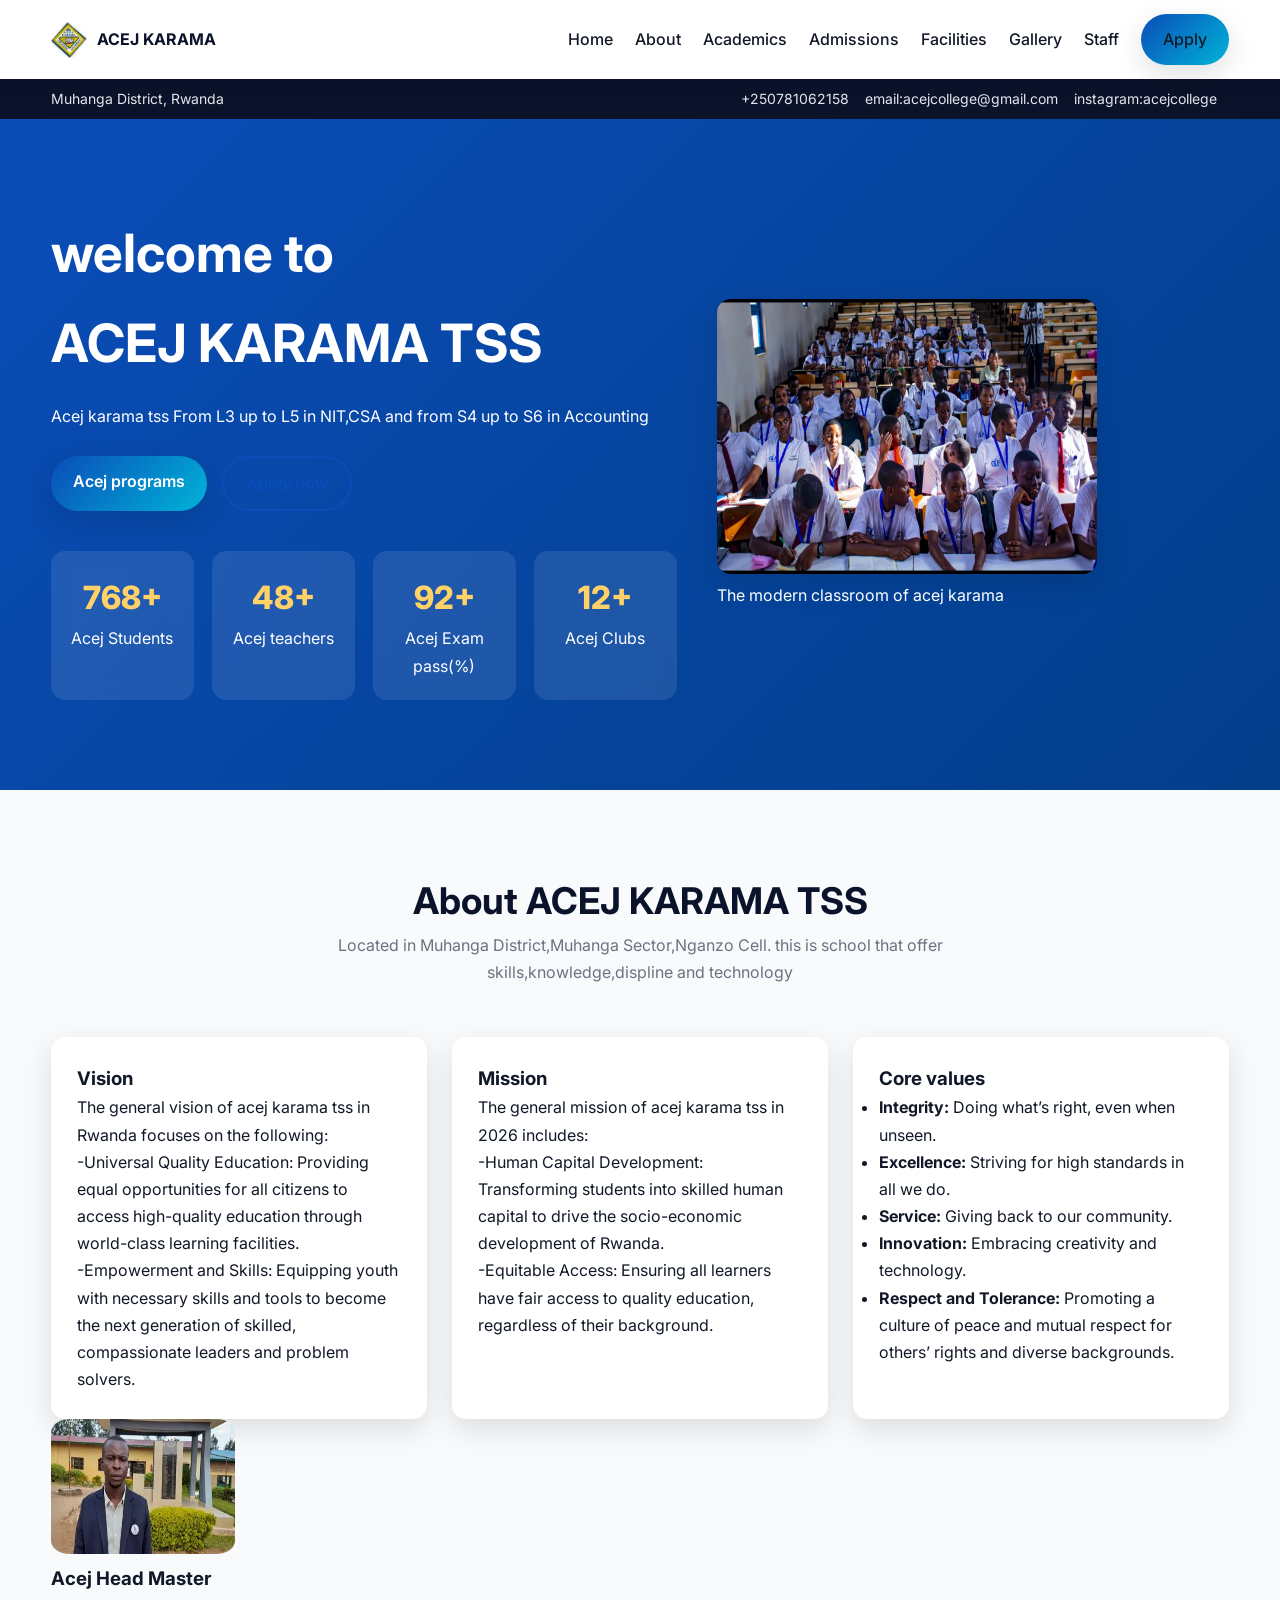
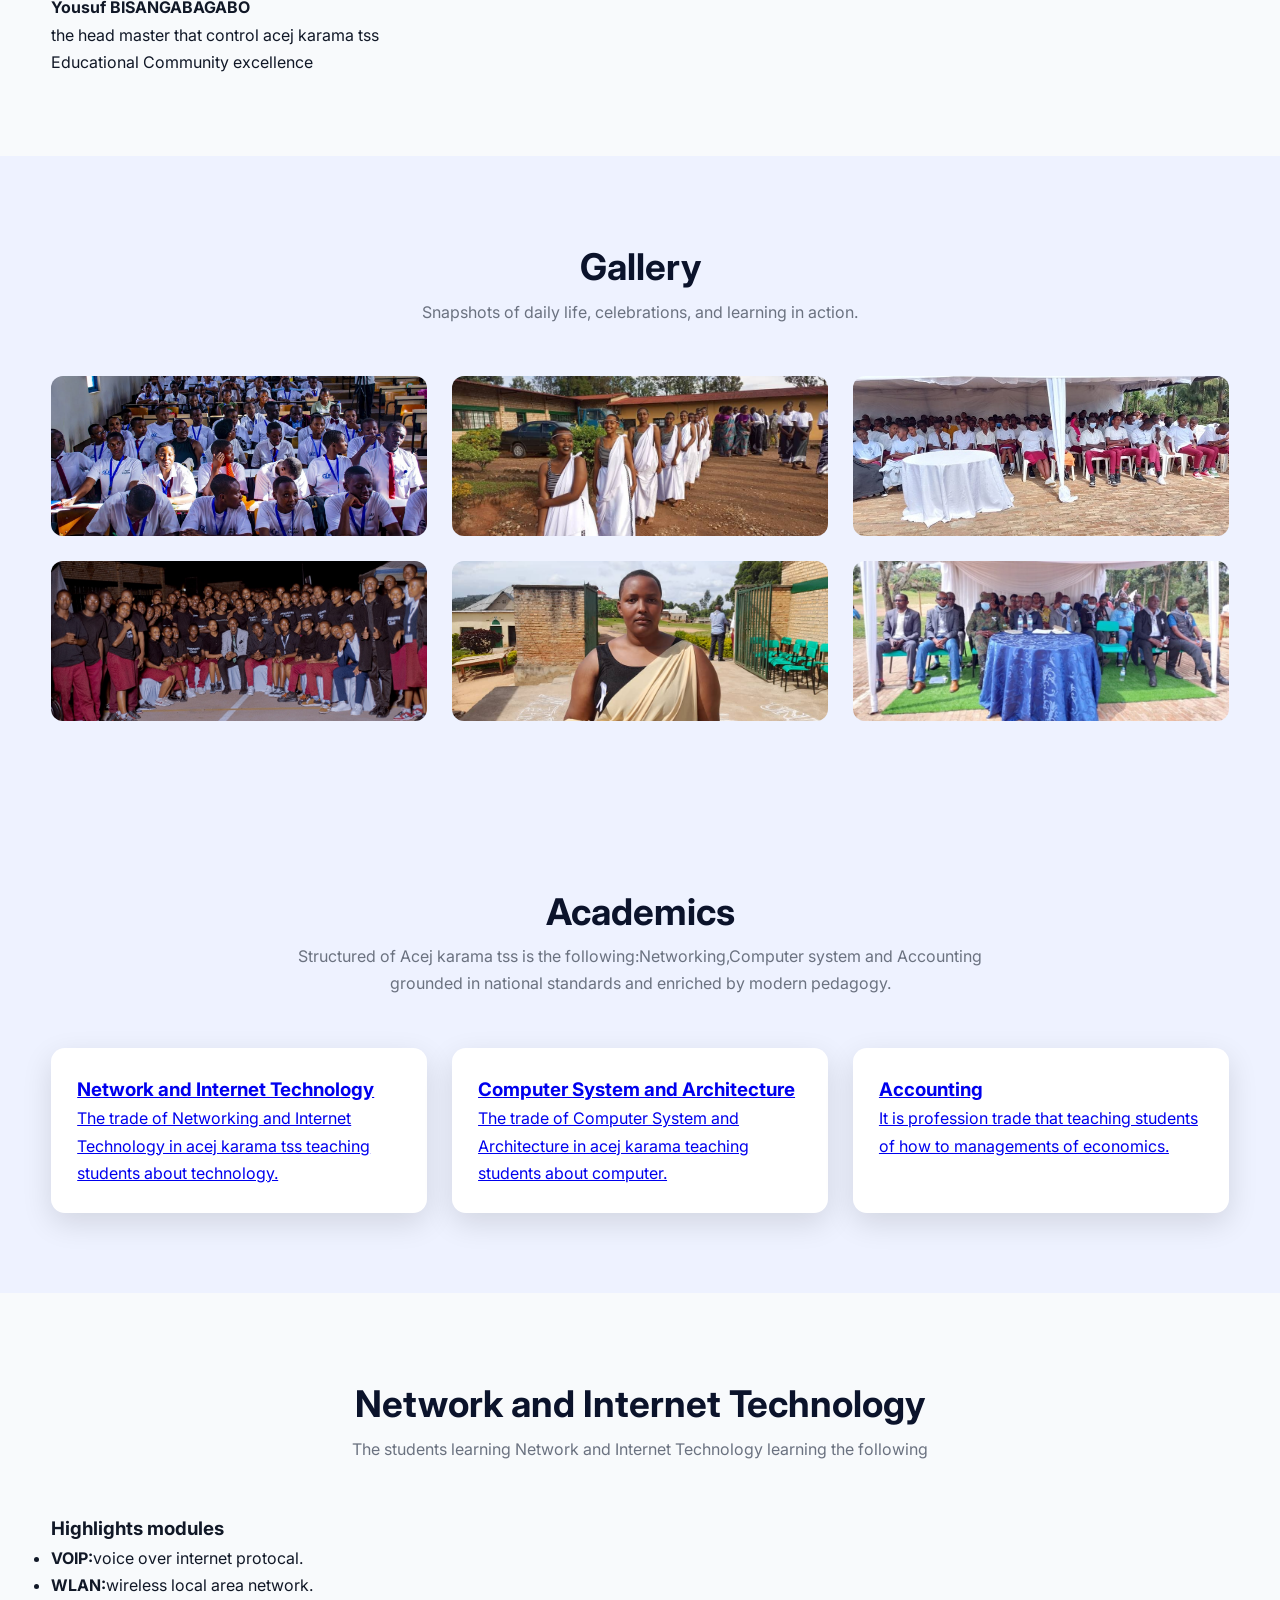
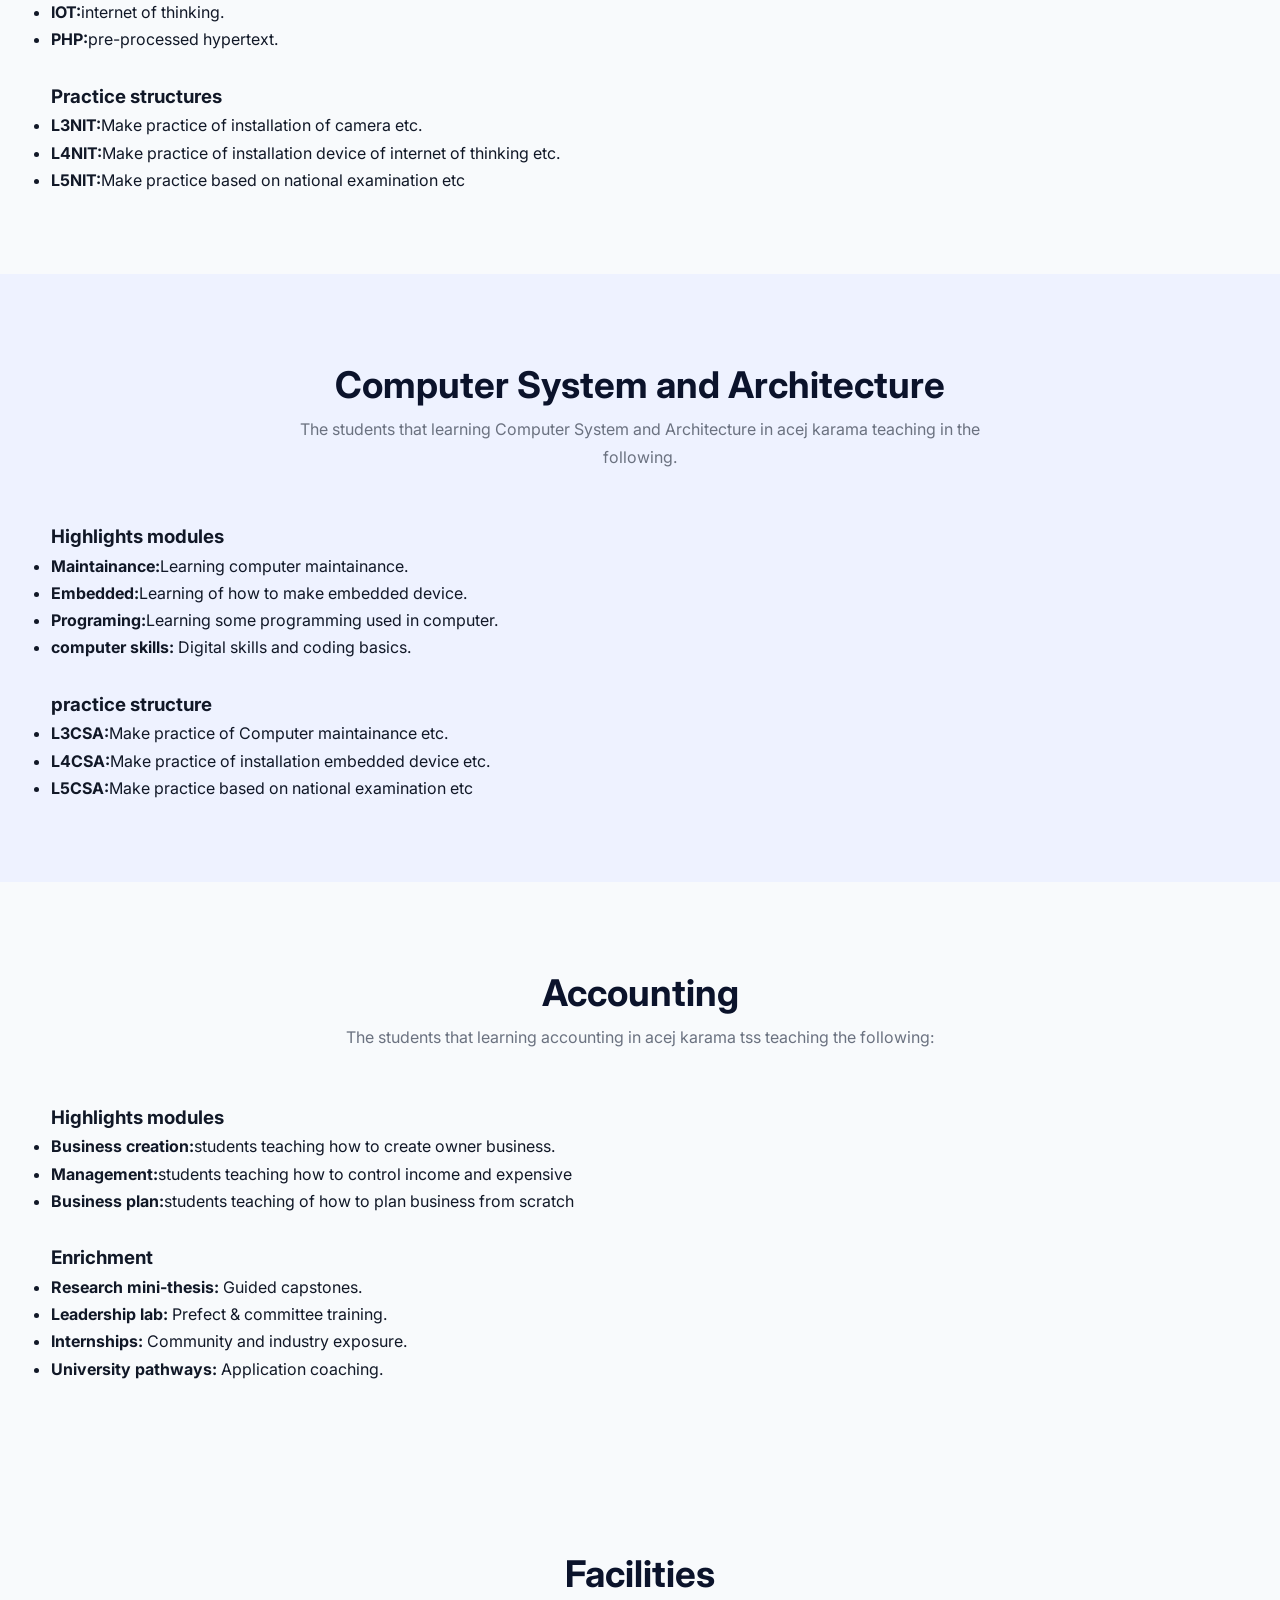
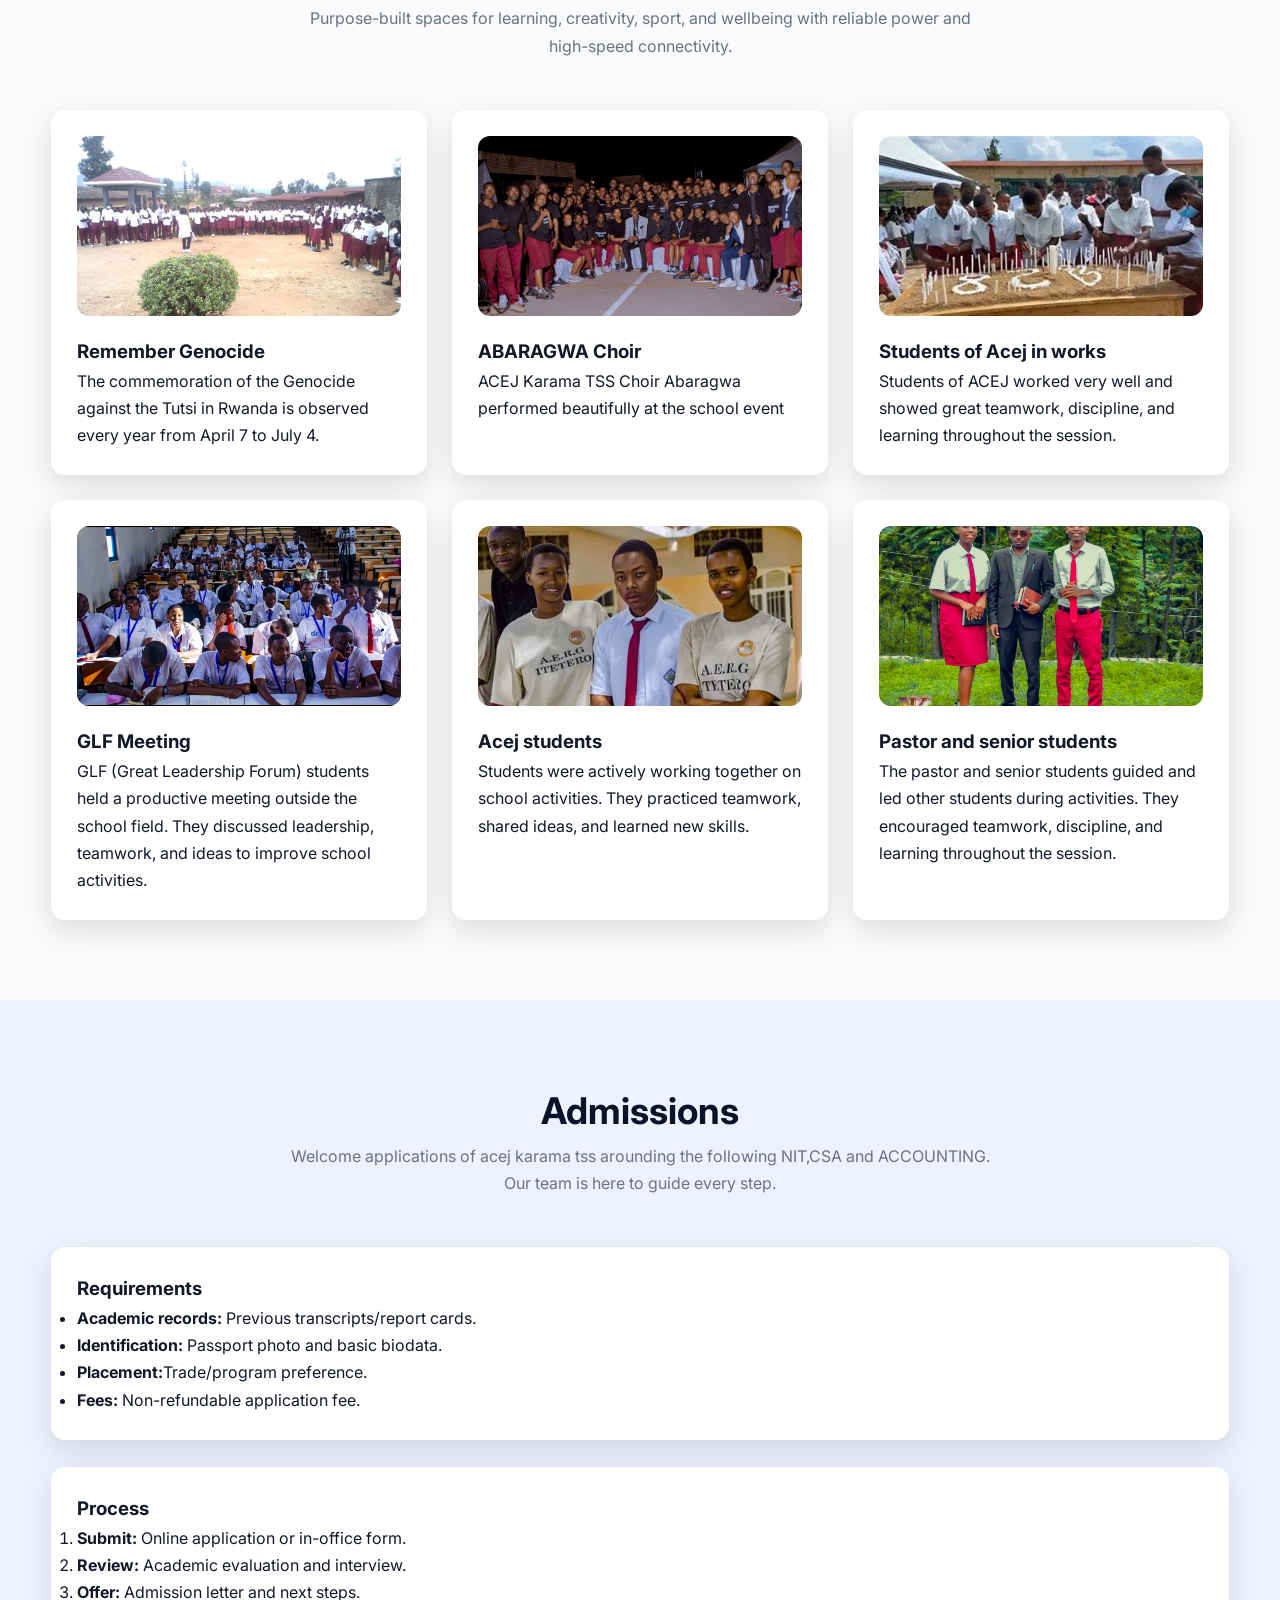
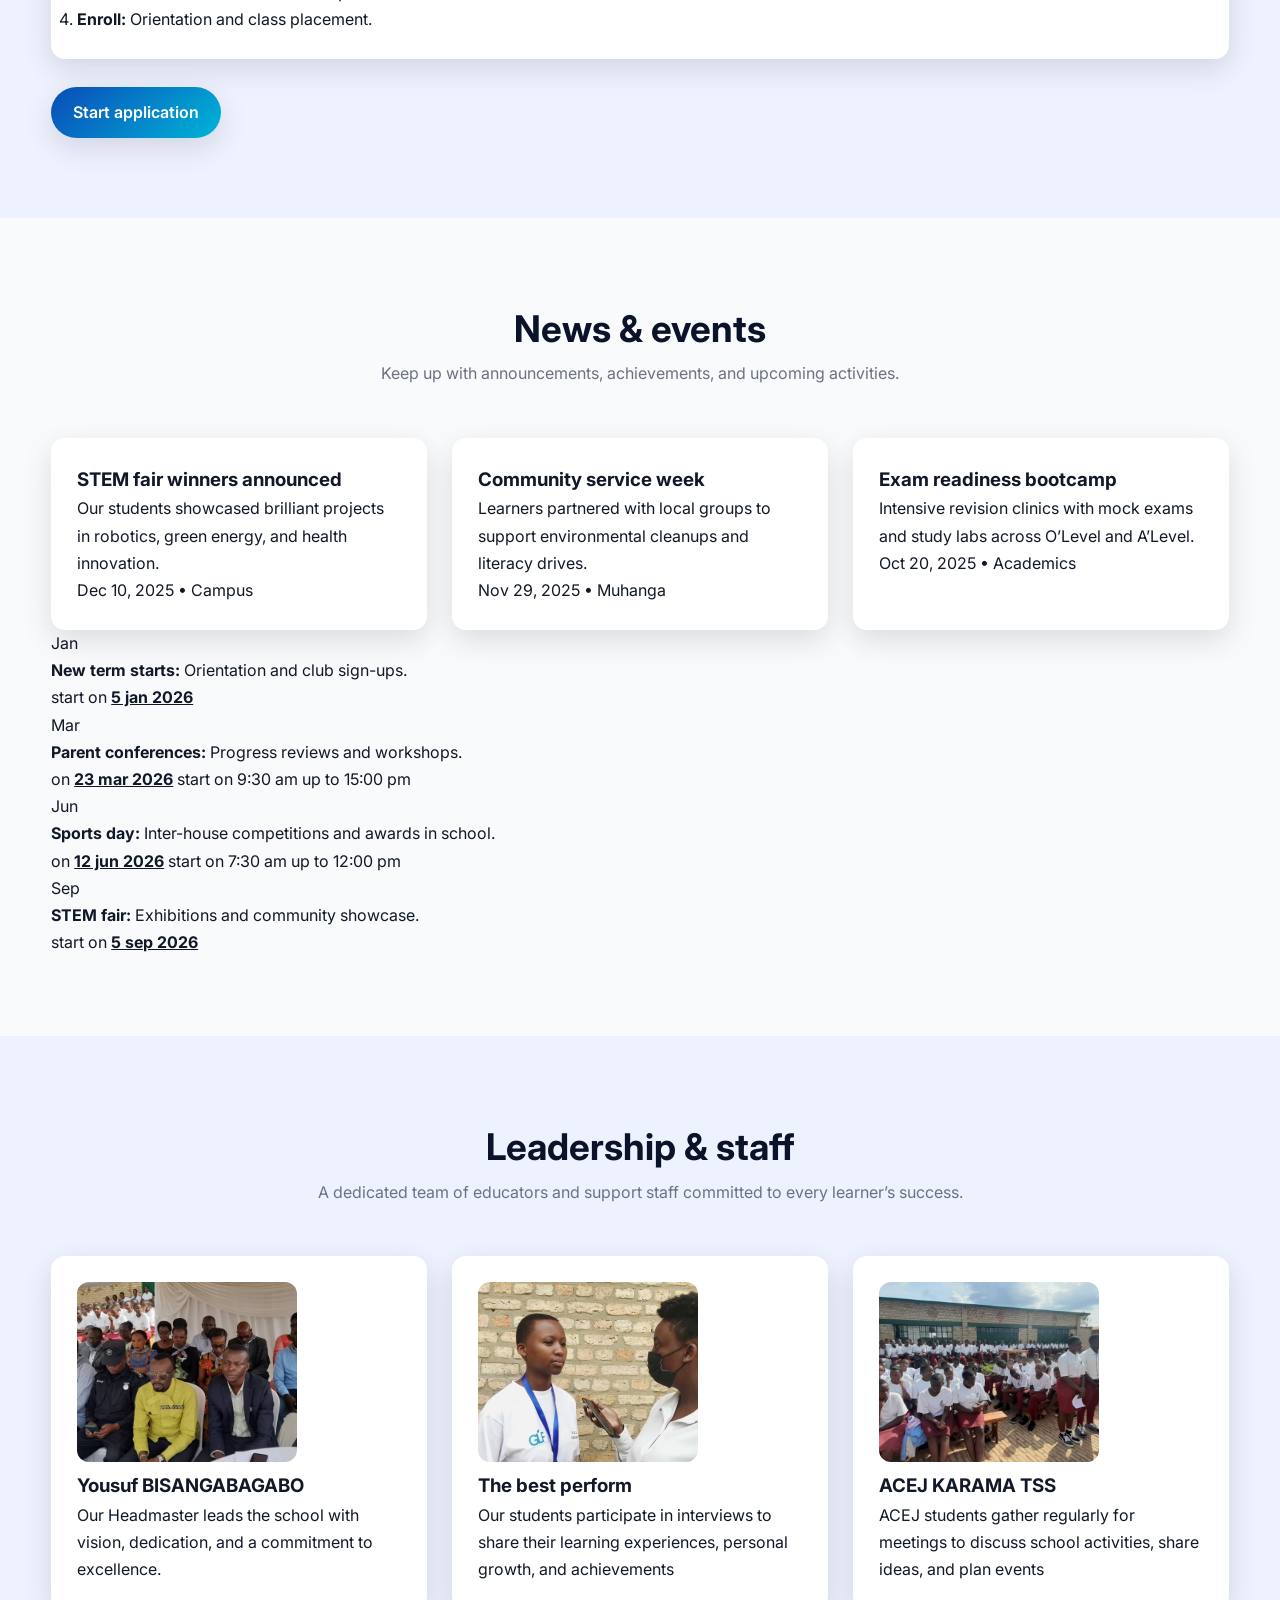
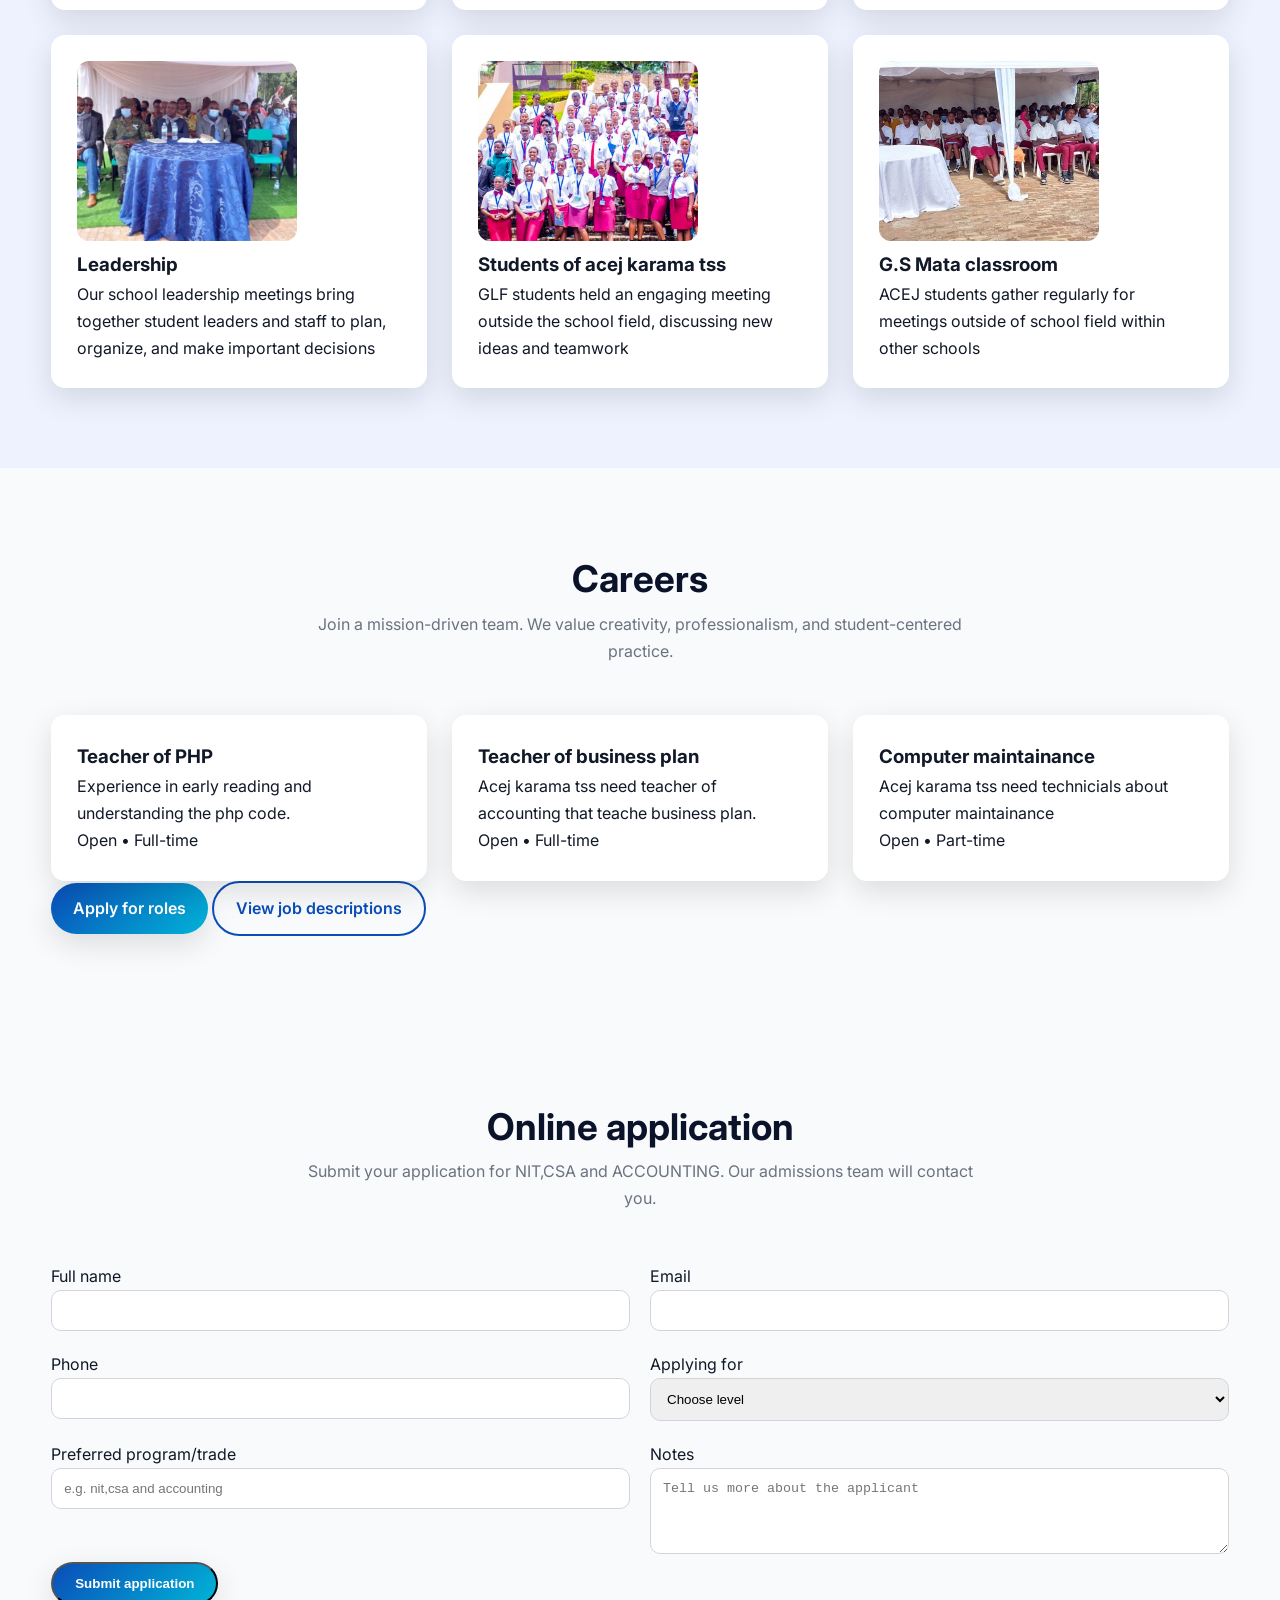
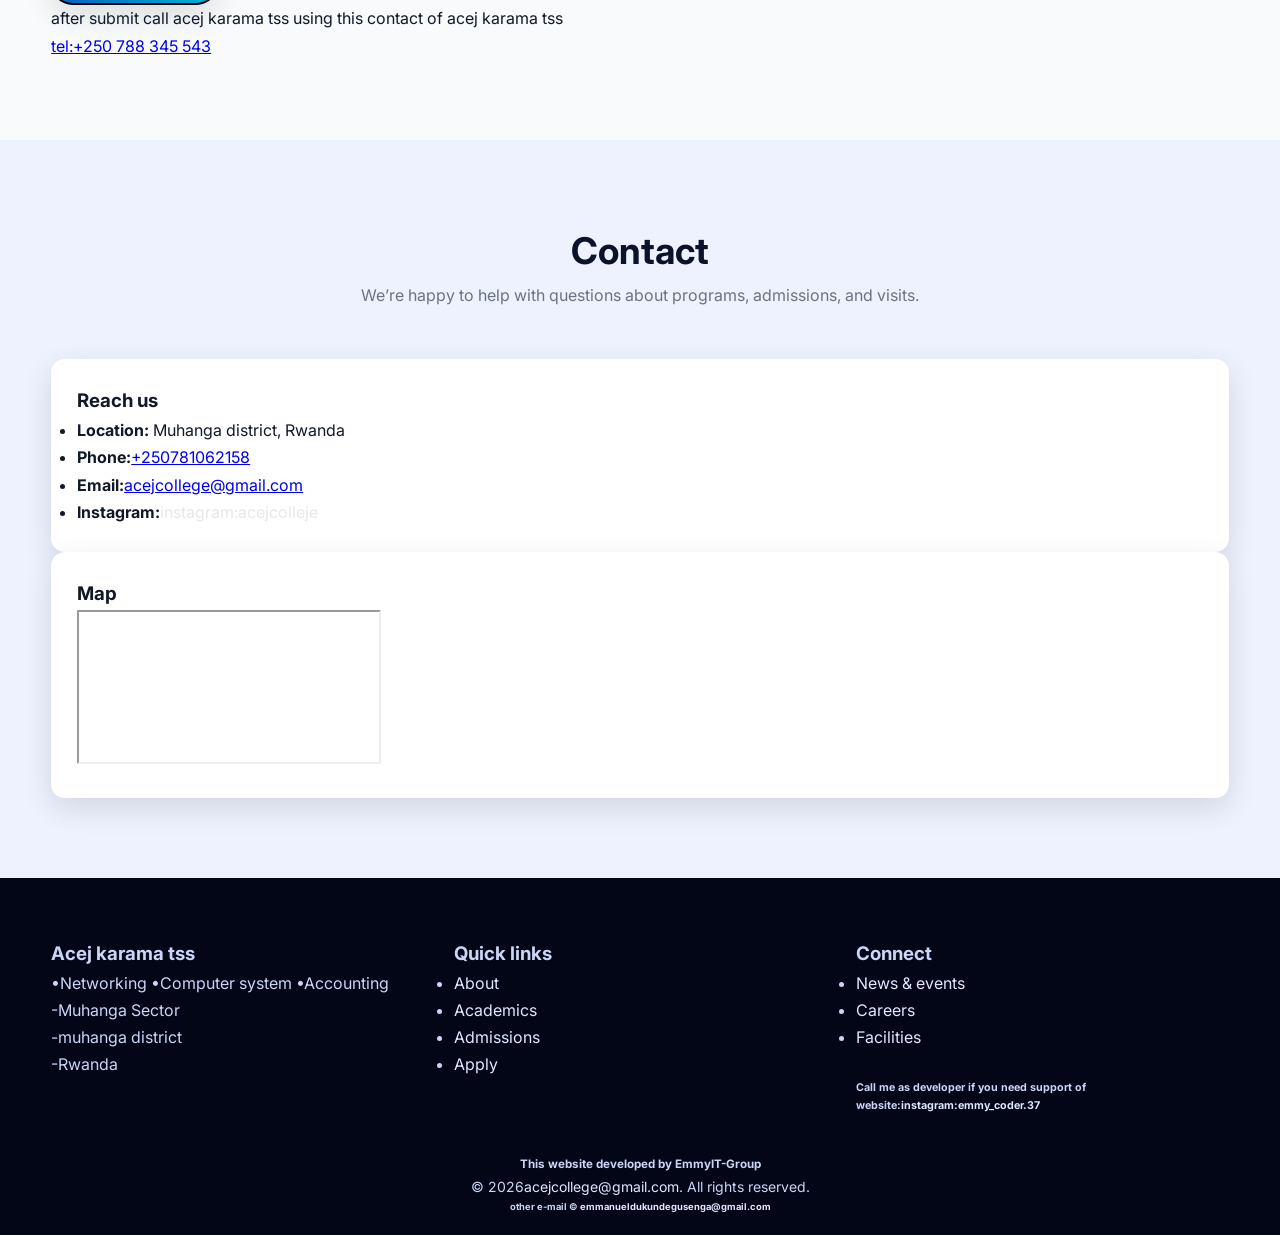
==== h.html @ df0ba26b "Add files via upload" ====
<!DOCTYPE html>
<html lang="en">
<head>
  <meta charset="UTF-8" />
  <meta name="viewport" content="width=device-width, initial-scale=1" />
  <title>🚻🛗ACEJ KARAMA TSS</title>
  <meta name="description" content="G.S Mata Secondary School in Muhanga Sector offers Primary, O’Level, and A’Level (LFK). Innovative learning, strong values, and future-ready skills." />
  <link rel="preconnect" href="https://fonts.googleapis.com">
  <link rel="preconnect" href="https://fonts.gstatic.com" crossorigin>
  <link href="https://fonts.googleapis.com/css2?family=Inter:wght@400;500;600;700;800&display=swap" rel="stylesheet">
  <link rel="stylesheet" href="indexs.css" />
</head>
<body>


  <!-- Header -->
  <header class="header">
  <div class="container">
    <a class="logo" href="#home">
      <img src="log.jpg" alt="acej logo" />
      <div class="logo-text">
        <strong> <b>ACEJ KARAMA</b></strong>
      </div>
    </a>

    <!-- Navigation -->
    <nav class="nav" aria-label="Main navigation">
      <button class="nav-toggle" aria-expanded="false" aria-controls="menu">☰</button>
      <ul id="menu" class="nav-list">
        <li><a href="#home">Home</a></li>
        <li><a href="#about">About</a></li>
          <a href="#academics">Academics</a></li>
        <li><a href="#admissions">Admissions</a></li>
        <li><a href="#facilities">Facilities</a></li>
        <li><a href="#gallery">Gallery</a></li>
        <li><a href="#staff">Staff</a></li>
        <li><a class="btn btn-primary" href="#apply">Apply</a></li>
      </ul>
    </nav>
  </div>
</header>

  <!-- Top bar -->
  <div class="topbar">
    <div class="container">
      <div class="topbar-left">
        <span class="top-item">Muhanga District, Rwanda</span>
      </div>
      <div class="topbar-right">
        <a href="tel:+250781062158" class="top-item">+250781062158</a>
        <a href="mailto:acejcollege@gmail.com" class="top-item">email:acejcollege@gmail.com</a>
               <a href="https://www.instagram.com/acejcollege" class="top-item">instagram:acejcollege</a>
      </div>
    </div>
  </div>


  <!-- Hero -->
  <section id="home" class="hero">
    <div class="container hero-grid">
      <div class="hero-text">
        <h1>welcome  to <br> ACEJ KARAMA TSS</h1>
        <p>Acej karama tss From L3 up to L5 in NIT,CSA and from S4 up to S6 in Accounting</p>
        <div class="hero-actions">
          <a href="#academics" class="btn btn-primary">Acej programs</a>
          <a href="#apply" class="btn btn-outline">Apply now</a>
        </div>
        <div class="stats">
          <div class="stat">
            <div class="stat-value" data-count="768">0</div>
            <div class="stat-label">Acej Students</div>
          </div>
          <div class="stat">
            <div class="stat-value" data-count="48">0</div>
            <div class="stat-label">Acej teachers </div>
          </div>
          <div class="stat">
            <div class="stat-value" data-count="92">0</div>
            <div class="stat-label">Acej Exam pass(%)</div>
          </div>
          <div class="stat">
            <div class="stat-value" data-count="12">0</div>
            <div class="stat-label">Acej Clubs</div>
          </div>
        </div>
      </div>
      <div class="hero-media-wrapper">
  <div class="hero-media">
    <img src="stud.jpg" alt="Students learning in modern classroom" />
    <p>The modern classroom of acej karama</p>
  </div>
</div>
      </div>
    </div>
  </section>

  <!-- About -->
  <section id="about" class="section">
    <div class="container">
      <div class="section-header">
        <h2>About ACEJ KARAMA TSS</h2>
        <p>Located in Muhanga District,Muhanga Sector,Nganzo Cell. this is school that offer skills,knowledge,displine and technology</p>
      </div>
      <div class="about-grid">
        <div class="card">
          <h3>Vision</h3>
          <p>The general vision of acej karama tss in  Rwanda focuses on the following: <br>
-Universal Quality Education: Providing equal opportunities for all citizens to access high-quality education through world-class learning facilities. <br>
-Empowerment and Skills: Equipping youth with necessary skills and tools to become the next generation of skilled, compassionate leaders and problem solvers. <br>
</p>
        </div>
        <div class="card">
          <h3>Mission</h3>
          <p>The general mission of acej karama  tss in 2026 includes: <br>
-Human Capital Development: Transforming students into skilled human capital to drive the socio-economic development of Rwanda. <br>
-Equitable Access: Ensuring all learners have fair access to quality education, regardless of their background. <br>

</p>
        </div>
        <div class="card">
            <h3>Core values</h3>
          <ul class="checklist">
            <li><strong>Integrity:</strong> Doing what’s right, even when unseen.</li>
            <li><strong>Excellence:</strong> Striving for high standards in all we do.</li>
            <li><strong>Service:</strong> Giving back to our community.</li>
            <li><strong>Innovation:</strong> Embracing creativity and technology.</li>
            <li><strong>Respect and Tolerance:</strong> Promoting a culture of peace and mutual respect for others’ rights and diverse backgrounds.</li>

          </ul>
        </div>
      </div>

      <div class="leader">
        <img src="dire.webp" alt="Head teacher portrait" />
        <div>
          <h3>Acej Head Master</h3>
          <p><strong>Yousuf BISANGABAGABO</strong>  <br>the head master that control acej karama tss </p>
          <div class="badge-row">
            <span class="badge">Educational</span>
            <span class="badge">Community </span>
            <span class="badge">excellence</span>
          </div>
        </div>
      </div>
    </div>
  </section>
  <!-- Gallery -->
  <section id="gallery" class="section alt">
    <div class="container">
      <div class="section-header">
        <h2>Gallery</h2>
        <p>Snapshots of daily life, celebrations, and learning in action.</p>
      </div>

      <div class="gallery-grid">
        <img src="stud.jpg" alt="Assembly" />
        <img src="itorero.jpg" alt="Science practical" />
        <img src="ihema.jpeg" alt="Sports day" />
        <img src="back.jpg" alt="Reading club" />
        <img src="mere.jpeg" alt="ICT session" />
        <img src="blog.jpg" alt="Graduation" />
       
      </div>
    </div>
  </section>

  <!-- Academics overview -->
  <section id="academics" class="section alt">
    <div class="container">
      <div class="section-header">
        <h2>Academics</h2>
        <p>Structured of Acej karama tss is the following:Networking,Computer system and Accounting grounded in national standards and enriched by modern pedagogy.</p>
      </div>
      <div class="track-grid">
        <a href="#primary" class="track card">
          <h3>Network and Internet Technology</h3>
          <p>The trade of Networking and Internet Technology in acej karama tss teaching students about technology.</p>
        </a>
        <a href="#olevel" class="track card">
          <h3>Computer System and Architecture</h3>
          <p>The trade of Computer System and Architecture in acej karama teaching students about computer.</p>
        </a>
        <a href="#alevel" class="track card">
          <h3>Accounting</h3>
          <p>It is profession trade that teaching students of how to managements of economics.</p>
        </a>
      </div>
    </div>
  </section>

  <!-- Primary -->
  <section id="primary" class="section">
    <div class="container">
      <div class="section-header">
        <h2>Network and Internet Technology</h2>
        <p>The students learning Network and Internet Technology learning the following</p>
      </div>

      <div class="split">
        <div>
          <h3>Highlights modules</h3>
          <ul class="dotlist">
            <li><strong>VOIP:</strong>voice over internet protocal.</li>
            <li><strong>WLAN:</strong>wireless local area network.</li>
            <li><strong>IOT:</strong>internet of thinking.</li>
            <li><strong>PHP:</strong>pre-processed hypertext.</li>
          </ul>
        </div>
        <div>
          <br>
          <h3>Practice structures</h3>
          <ul class="dotlist">
            <li><strong>L3NIT:</strong>Make practice of installation of camera etc.</li>
            <li><strong>L4NIT:</strong>Make practice of installation device of internet of thinking etc.</li>
            <li><strong>L5NIT:</strong>Make practice based on national examination etc</li>
          </ul>
        </div>
      </div>
    </div>
  </section>

  <!-- O'Level -->
  <section id="olevel" class="section alt">
    <div class="container">
      <div class="section-header">
        <h2>Computer System and Architecture</h2>
        <p>The students that learning Computer System and Architecture in acej karama teaching in the following.</p>
      </div>
      <div class="split">
        <div>
          <h3>Highlights modules</h3>
          <ul class="dotlist">
            <li><strong>Maintainance:</strong>Learning computer maintainance.</li>
            <li><strong>Embedded:</strong>Learning of how to make embedded device.</li>
            <li><strong>Programing:</strong>Learning some programming used in computer.</li>
            <li><strong>computer skills:</strong> Digital skills and coding basics.</li>
          </ul>
        </div>
        <div>
          <br>
          <h3>practice structure</h3>
          <ul class="dotlist">
           <li><strong>L3CSA:</strong>Make practice of Computer maintainance etc.</li>
            <li><strong>L4CSA:</strong>Make practice of installation embedded device etc.</li>
            <li><strong>L5CSA:</strong>Make practice based on national examination etc</li>
          </ul>
        </div>
      </div>
    </div>
  </section>

  <!-- A'Level -->
  <section id="alevel" class="section">
    <div class="container">
      <div class="section-header">
        <h2>Accounting</h2>
        <p>The students that learning accounting in acej karama tss teaching the following:</p>
      </div>

      <div class="split">
        <div>
          <h3>Highlights modules</h3>
          <ul class="dotlist">
            <li><strong>Business creation:</strong>students teaching how to create owner business.</li>
            <li><strong>Management:</strong>students teaching how to control income and expensive</li>
            <li><strong>Business plan:</strong>students teaching of how to plan business from scratch</li>
          </ul>
        </div>
        <div>
          <br>
          <h3>Enrichment</h3>
          <ul class="dotlist">
            <li><strong>Research mini-thesis:</strong> Guided capstones.</li>
            <li><strong>Leadership lab:</strong> Prefect & committee training.</li>
            <li><strong>Internships:</strong> Community and industry exposure.</li>
            <li><strong>University pathways:</strong> Application coaching.</li>
          </ul>
        </div>
      </div>
    </div>
  </section>
   <!-- Facilities -->
  <section id="facilities" class="section">
    <div class="container">
      <div class="section-header">
        <h2>Facilities</h2>
        <p>Purpose-built spaces for learning, creativity, sport, and wellbeing with reliable power and high-speed connectivity.</p>
      </div>

      <div class="facility-grid">
        <div class="facility card">
          <img src="student1.jpg" alt="ICT Lab" />
          <h3>Remember Genocide</h3>
          <p>The commemoration of the Genocide against the Tutsi in Rwanda is observed every year from April 7 to July 4.</p>
        </div>
        <div class="facility card">
          <img src="back.jpg"alt="Science Lab" />
          <h3>ABARAGWA Choir</h3>
          <p>ACEJ Karama TSS Choir Abaragwa performed beautifully at the school event</p>
        </div>
        <div class="facility card">
          <img src="OIP.webp" alt="Library" />
          <h3>Students of Acej in works</h3>
          <p>Students of ACEJ worked very well and showed great  teamwork, discipline, and learning throughout the session.</p>
        </div>
        <div class="facility card">
          <img src="stud.jpg" alt="Sports" />
          <h3>GLF Meeting</h3>
          <p>GLF (Great Leadership Forum) students held a productive meeting outside the school field. They discussed leadership, teamwork, and ideas to improve school activities.</p>
        </div>
        <div class="facility card">
          <img src="stude.webp" alt="Smart classroom" />
          <h3>Acej students</h3>
          <p>Students were actively working together on school activities. They practiced teamwork, shared ideas, and learned new skills.</p>
        </div>
        <div class="facility card">
          <img src="student.JPG" alt="Health & Wellness" />
          <h3>Pastor and senior students</h3>
          <p>The pastor and senior students guided and led other students during activities. They encouraged teamwork, discipline, and learning throughout the session.</p>
      </div>
    </div>
  </section>

  

  <!-- Admissions -->
  <section id="admissions" class="section alt">
    <div class="container">
      <div class="section-header">
        <h2>Admissions</h2>
        <p>Welcome applications of acej karama tss arounding the following NIT,CSA and ACCOUNTING. Our team is here to guide every step.</p>
      </div>

      <div class="split">
        <div class="card">
          <h3>Requirements</h3>
          <ul class="dotlist">
            <li><strong>Academic records:</strong> Previous transcripts/report cards.</li>
            <li><strong>Identification:</strong> Passport photo and basic biodata.</li>
            <li><strong>Placement:</strong>Trade/program preference.</li>
            <li><strong>Fees:</strong> Non-refundable application fee.</li>
          </ul>
        </div>
        <br>
        <div class="card">
          <h3>Process</h3>
          <ol class="numlist">
            <li><strong>Submit:</strong> Online application or in-office form.</li>
            <li><strong>Review:</strong> Academic evaluation and interview.</li>
            <li><strong>Offer:</strong> Admission letter and next steps.</li>
            <li><strong>Enroll:</strong> Orientation and class placement.</li>
          </ol>
        </div>
      </div>
<br>
      <div class="cta-row">
        <a href="#apply" class="btn btn-primary">Start application</a>

      </div>
    </div>
  </section>

  <!-- News & Events -->
  <section id="news" class="section">
    <div class="container">
      <div class="section-header">
        <h2>News & events</h2>
        <p>Keep up with announcements, achievements, and upcoming activities.</p>
      </div>

      <div class="news-grid">
        <article class="card">
          <h3>STEM fair winners announced</h3>
          <p>Our students showcased brilliant projects in robotics, green energy, and health innovation.</p>
          <div class="meta">Dec 10, 2025 • Campus</div>
        </article>
        <article class="card">
          <h3>Community service week</h3>
          <p>Learners partnered with local groups to support environmental cleanups and literacy drives.</p>
          <div class="meta">Nov 29, 2025 • Muhanga</div>
        </article>
        <article class="card">
          <h3>Exam readiness bootcamp</h3>
          <p>Intensive revision clinics with mock exams and study labs across O’Level and A’Level.</p>
          <div class="meta">Oct 20, 2025 • Academics</div>
        </article>
      </div>

      <div class="events-timeline">
        <div class="event">
          <div class="date">Jan</div>
          <div class="detail"><strong>New term starts:</strong> Orientation and club sign-ups.  <br> start on <u><b>5 jan 2026</b></u> </div>
        </div>
        <div class="event">
          <div class="date">Mar</div>
          <div class="detail"><strong>Parent conferences:</strong> Progress reviews and workshops.  <br> on <u><b>23 mar 2026</b></u>  start on 9:30 am up to 15:00 pm</div>
        </div>
        <div class="event">
          <div class="date">Jun</div>
          <div class="detail"><strong>Sports day:</strong> Inter-house competitions and awards in school.  <br> on <u><b>12 jun 2026</b></u>  start on 7:30 am up to 12:00 pm</div>
        </div>
        <div class="event">
          <div class="date">Sep</div>
          <div class="detail"><strong>STEM fair:</strong> Exhibitions and community showcase.   <br> start on <u><b>5 sep 2026</b></u> 
          </div>
        </div>
      </div>
    </div>
  </section>

  <!-- Staff -->
  <section id="staff" class="section alt">
    <div class="container">
      <div class="section-header">
        <h2>Leadership & staff</h2>
        <p>A dedicated team of educators and support staff committed to every learner’s success.</p>
      </div>

      <div class="staff-grid">
        <div class="staff card">
          <img src="ingenge.jpeg" alt="Head teacher" />
          <h3>Yousuf BISANGABAGABO</h3>
          <p>Our Headmaster leads the school with vision, dedication, and a commitment to excellence.</p>
        </div>
        <div class="staff card">
          <img src="interview.jpg" alt="Deputy academics" />
          <h3>The best perform</h3>
          <p>Our students participate in interviews to share their learning experiences, personal growth, and achievements </p>
        </div>
        <div class="staff card">
          <img src="www.jpeg" alt="Deputy discipline" />
          <h3>ACEJ KARAMA TSS</h3>
          <p>ACEJ students gather regularly for meetings to discuss school activities, share ideas, and plan events</p>
        </div>
        <div class="staff card">
          <img src="blog.jpg" alt="Primary coordinator" />
          <h3>Leadership </h3>
          <p>Our school leadership meetings bring together student leaders and staff to plan, organize, and make important decisions </p>
        </div>
        <div class="staff card">
          <img src="gcf.jpeg" alt="Science head" />
          <h3>Students of acej karama tss</h3>
          <p>GLF students held an engaging meeting outside the school field, discussing new ideas and teamwork</p>
        
        </div>
        <div class="staff card">
          <img src="ihema.jpeg" alt="ICT committee" />
          <h3>G.S Mata classroom </h3>
          <p>ACEJ students gather regularly for meetings outside of school field within other schools</p>
        </div>
      
      </div>
    </div>
  </section>
  <!-- Careers -->
  <section id="careers" class="section">
    <div class="container">
      <div class="section-header">
        <h2>Careers</h2>
        <p>Join a mission-driven team. We value creativity, professionalism, and student-centered practice.</p>
      </div>
      <div class="jobs-grid">
        <div class="card">
          <h3>Teacher of PHP</h3>
          <p>Experience in early reading and understanding the php code.</p>
          <div class="meta">Open • Full-time</div>
        </div>
        <div class="card">
          <h3>Teacher of business plan</h3>
          <p>Acej karama tss need teacher of accounting that teache business plan.</p>
          <div class="meta">Open • Full-time</div>
        </div>
        <div class="card">
          <h3>Computer maintainance</h3>
          <p>Acej karama tss need technicials  about computer maintainance</p>
          <div class="meta">Open • Part-time</div>
        </div>
      </div>
      <div class="cta-row">
        <a href="#apply" class="btn btn-primary">Apply for roles</a>
        <a href="#careeres" class="btn btn-outline">View job descriptions</a>
      </div>
    </div>
  </section>

  <!-- Downloads -->
  <!--<section id="downloads" class="section alt">
    <div class="container">
      <div class="section-header">
        <h2>Downloads</h2>
        <p>Prospectus, fee structure, calendar, and policies.</p>
      </div>
      <div class="download-grid">
        <a class="card" href="#" download>
          <h3>Prospectus (PDF)</h3>
          <p>Programs, facilities, culture, and admissions.</p>
        </a>
        <a class="card" href="#" download>
          <h3>Fee structure (PDF)</h3>
          <p>Tuition, uniforms, and activity fees.</p>
        </a>
        <a class="card" href="#" download>
          <h3>Academic calendar (PDF)</h3>
          <p>Terms, exams, and key events.</p>
        </a>
        <a class="card" href="#" download>
          <h3>Policies (PDF)</h3>
          <p>Code of conduct and safeguarding.</p>
        </a>
      </div>
    </div>
  </section>-->

  <!-- Apply -->
  <section id="apply" class="section">
    <div class="container">
      <div class="section-header">
        <h2>Online application</h2>
        <p>Submit your application for NIT,CSA and ACCOUNTING. Our admissions team will contact you.</p>
      </div>

     <form action="" method="POST">
        <div class="form-grid">
          <div class="form-group">
            <label for="fullName">Full name</label>
            <input id="fullName" name="fullName" type="text" required />
          </div>
          <div class="form-group">
            <label for="email">Email</label>
            <input id="email" name="email" type="email" required />
          </div>
          <div class="form-group">
            <label for="phone">Phone</label>
            <input id="phone" name="phone" type="tel" required />
          </div>
          <div class="form-group">
            <label for="level">Applying for</label>
            <select id="level" name="level" required>
              <option value="">Choose level</option>
              <option>L3NIT</option>
              <option>L4NIT</option>
              <option>L5NIT</option>
              <option>L3CSA</option>
              <option>L4CSA</option>
              <option>L5CSA</option>
              <option>S4 Accounting</option>
              <option>S5 Accounting</option>
              <option>S6 Accounting</option>
              
            </select>
          </div>
          <div class="form-group">
            <label for="program">Preferred program/trade</label>
            <input id="program" name="program" type="text" placeholder="e.g. nit,csa and accounting" />
          </div>
          <div class="form-group">
            <label for="notes">Notes</label>
            <textarea id="notes" name="notes" rows="4" placeholder="Tell us more about the applicant"></textarea>
          </div>
        </div>
        <div class="form-actions">
          <button class="btn btn-primary" type="submit" values="submit">Submit application</button>
          <p id="formStatus" class="form-status" role="status" aria-live="polite"> after submit call acej karama tss using this contact of acej karama tss <br> <a href="tel:+250 788 345 543">tel:+250 788 345 543</a></p>
        </div>
      </form>
    </div>
  </section>

  <!-- Contact -->
  <section id="contact" class="section alt">
    <div class="container">
      <div class="section-header">
        <h2>Contact</h2>
        <p>We’re happy to help with questions about programs, admissions, and visits.</p>
      </div>
      <div class="contact-grid">
        <div class="card">
          <h3>Reach us</h3>
          <ul class="dotlist">
            <li><strong>Location:</strong> Muhanga district, Rwanda</li>
            <li><strong>Phone:</strong><a href="tel:+250781062158">+250781062158</a></li>
            <li><strong>Email:</strong><a href="mailto:acejcollege@gmail.com">acejcollege@gmail.com</a></li>
            <li><strong>Instagram:</strong><a href="https://www.instagram.com/acejcollege" class="top-item">instagram:acejcolleje</a></li>
          </ul>
        </div>
        <div class="card">
          <h3>Map</h3>
          <div class="map-embed">
            <iframe title="Map to G.S Mata Secondary School" src="https://maps.google.com/maps?q=Muhanga%2C%20Rwanda&t=&z=12&ie=UTF8&iwloc=&output=embed" loading="lazy"></iframe>
          </div>
        </div>
      </div>
    </div>
  </section>

  <!-- Footer -->
  <footer class="footer">
    <div class="container footer-grid">
      <div>
        <h3>Acej karama tss</h3>
        <p> •Networking •Computer system •Accounting<br>-Muhanga Sector
        <br>-muhanga district <br>-Rwanda</p>
      </div>
      <div>
        <h3>Quick links</h3>
        <ul class="linklist">
          <li><a href="#about">About</a></li>
          <li><a href="#academics">Academics</a></li>
          <li><a href="#admissions">Admissions</a></li>
          
          <li><a href="#apply">Apply</a></li>
        </ul>
      </div>
      <div>
        <h3>Connect</h3>
        <ul class="linklist">
          <li><a href="#news">News & events</a></li>
          <li><a href="#careers">Careers</a></li>
         <li><a href="#facilities">Facilities</a></li>
        </ul>
        <div class="photo">
          <img src="re.png" alt="">
          <h6>Call me as developer if you need support of website:<a href="https://www.instagram.com/emmy_coder.37" class="top-item">instagram:emmy_coder.37</a></h6>
        </div>
      </div>
    </div>
    <div class="container footer-bottom">
      <h5>This website developed by EmmyIT-Group</h5>
      <p>© <span id="year"></span><a href="mailto:acejcollege@gmail.com">acejcollege@gmail.com</a>. All rights reserved.</p>
      <h6>other e-mail © <a href="mailto:emmanueldukundegusenga@gmail.com">emmanueldukundegusenga@gmail.com</a> </h6>
    </div>
  </footer>

  <script src="script.js"></script>
</body>
</html>
---- indexs.css ----
/* =========================
   ROOT & GLOBAL
========================= */
:root {
  --primary: #0a4db8;
  --secondary: #00b4d8;
  --accent: #ffd166;
  --dark: #0b132b;
  --light: #f8fafc;
  --gray: #6b7280;
  --radius: 14px;
  --shadow: 0 10px 30px rgba(0,0,0,.12);
}

* {
  margin: 0;
  padding: 0;
  box-sizing: border-box;
}

html {
  scroll-behavior: smooth;
}

body {
  font-family: 'Inter', sans-serif;
  background: var(--light);
  color: #111827;
  line-height: 1.7;
}

/* =========================
   CONTAINER
========================= */
.container {
  width: 92%;
  max-width: 1200px;
  margin: auto;
}

/* =========================
   TOP BAR
========================= */
.topbar {
  background: var(--dark);
  color: #fff;
  font-size: 14px;
}

.topbar .container {
  display: flex;
  justify-content: space-between;
  padding: 8px 0;
}

.top-item {
  color: #e5e7eb;
  margin-right: 12px;
  text-decoration: none;
}

.top-item:hover {
  color: var(--accent);
}

/* =========================
   HEADER / NAV
========================= */
.header {
  position: sticky;
  top: 0;
  z-index: 999;
  background: #fff;
  box-shadow: 0 4px 20px rgba(0,0,0,.08);
}

.header .container {
  display: flex;
  align-items: center;
  justify-content: space-between;
  padding: 14px 0;
}

.logo {
  display: flex;
  align-items: center;
  gap: 10px;
  text-decoration: none;
  color: var(--dark);
}

.logo img {
  width: 36px;
  height: 36px;
  border-radius: 50%;
}

.nav-list {
  display: flex !important;
  list-style: none;
  gap: 22px;
  align-items: center;
}

.nav-list a {
  text-decoration: none;
  color: #111827;
  font-weight: 500;
  position: relative;
}

.nav-list a::after {
  content: "";
  position: absolute;
  bottom: -6px;
  left: 0;
  width: 0%;
  height: 2px;
  background: var(--primary);
  transition: .3s;
}

.nav-list a:hover::after {
  width: 100%;
}

.nav-toggle {
  display: none;
  background: none;
  border: none;
  font-size: 26px;
  cursor: pointer;
}

/* =========================
   BUTTONS
========================= */
.btn {
  padding: 12px 22px;
  border-radius: 30px;
  font-weight: 600;
  text-decoration: none;
  transition: .35s;
  display: inline-block;
}

.btn-primary {
  background: linear-gradient(135deg, var(--primary), var(--secondary));
  color: #fff;
  box-shadow: var(--shadow);
}

.btn-primary:hover {
  transform: translateY(-3px);
}

.btn-outline {
  border: 2px solid var(--primary);
  color: var(--primary);
}

.btn-outline:hover {
  background: var(--primary);
  color: #fff;
}

/* =========================
   HERO SECTION
========================= */
.hero {
  background: linear-gradient(135deg, #0a4db8, #023e8a);
  color: #fff;
  padding: 90px 0;
  overflow: hidden;
}

.hero-grid {
  display: grid;
  grid-template-columns: 1.1fr 0.9fr;
  gap: 40px;
  align-items: center;
}

.hero h1 {
  font-size: clamp(2.3rem, 5vw, 3.3rem);
  margin-bottom: 15px;
  animation: fadeUp 1s ease forwards;
}

.hero p {
  opacity: .9;
  animation: fadeUp 1.2s ease forwards;
}

.hero-actions {
  margin-top: 25px;
  display: flex;
  gap: 15px;
}

/* Hero Image */
.hero-media img {
  width:100%;
  max-width: 380px;
  height: 275px;
  margin: auto;
  border-radius: var(--radius);
  box-shadow: var(--shadow);
  animation: float 5s ease-in-out infinite;
}

/* =========================
   STATS
========================= */
.stats {
  display: grid;
  grid-template-columns: repeat(4,1fr);
  gap: 18px;
  margin-top: 40px;
}

.stat {
  background: rgba(255,255,255,.1);
  padding: 20px;
  border-radius: var(--radius);
  text-align: center;
  backdrop-filter: blur(8px);
}

.stat-value {
  font-size: 2rem;
  font-weight: 800;
  color: var(--accent);
}

/* =========================
   SECTIONS
========================= */
.section {
  padding: 80px 0;
}

.section.alt {
  background: #eef2ff;
}

.section-header {
  text-align: center;
  max-width: 700px;
  margin: auto auto 50px;
}

.section-header h2 {
  font-size: 2.3rem;
  color: var(--dark);
}

.section-header p {
  color: var(--gray);
}

/* =========================
   CARDS
========================= */
.card {
  background: #fff;
  padding: 26px;
  border-radius: var(--radius);
  box-shadow: var(--shadow);
  transition: .35s;
}

.card:hover {
  transform: translateY(-10px);
}

.card img {
  width: 100%;
  height: 180px;
  object-fit: cover;
  border-radius: 12px;
  margin-bottom: 12px;
}

/* =========================
   GRIDS
========================= */
.about-grid,
.track-grid,
.facility-grid,
.gallery-grid,
.staff-grid,
.jobs-grid,
.news-grid {
  display: grid;
  gap: 25px;
  grid-template-columns: repeat(3,1fr);
}

.gallery-grid img {
  width: 100%;
  height: 160px;
  object-fit: cover;
  border-radius: 12px;
  transition: .4s;
}

.gallery-grid img:hover {
  transform: scale(1.08);
}

/* =========================
   FORMS
========================= */
.form-grid {
  display: grid;
  grid-template-columns: repeat(2,1fr);
  gap: 20px;
}

input, select, textarea {
  width: 100%;
  padding: 12px;
  border-radius: 10px;
  border: 1px solid #d1d5db;
}

input:focus,
textarea:focus,
select:focus {
  outline: none;
  border-color: var(--primary);
}

/* =========================
   FOOTER
========================= */
.footer {
  background: #020617;
  color: #cbd5f5;
  padding: 60px 0 20px;
}

.footer a {
  color: #e0e7ff;
  text-decoration: none;
}

.footer-grid {
  display: grid;
  grid-template-columns: repeat(3,1fr);
  gap: 30px;
}

.footer-bottom {
  text-align: center;
  margin-top: 40px;
  font-size: 14px;
}

.footer img,
.photo img {
  width: 70px;
  height: auto;
}

/* =========================
   STAFF & LEADERSHIP
========================= */
.staff img {
  width: 100%;
  max-width: 220px;
  height: 180px;
  object-fit: cover;
  border-radius: 12px;
  margin: auto;
}

.leader img {
  width: 184px;
  height: 135px;
  border-radius: 10%;
}

/* =========================
   ANIMATIONS
========================= */
@keyframes fadeUp {
  from { opacity: 0; transform: translateY(30px); }
  to { opacity: 1; transform: translateY(0); }
}

@keyframes float {
  0%,100% { transform: translateY(0); }
  50% { transform: translateY(-15px); }
}

@keyframes fadeDown {
  from { opacity: 0; transform: translateY(-15px); }
  to { opacity: 1; transform: translateY(0); }
}

/* =========================
   RESPONSIVE
========================= */
@media (max-width: 900px) {
  .hero-grid,
  .about-grid,
  .track-grid,
  .facility-grid,
  .gallery-grid,
  .staff-grid,
  .jobs-grid,
  .news-grid,
  .footer-grid {
    grid-template-columns: 1fr;
  }

  .stats { grid-template-columns: repeat(2,1fr); }

  .form-grid { grid-template-columns: 1fr; }

  .nav-list {
    position: absolute;
    top: 70px;
    right: 15px;
    background: #ffffff;
    box-shadow: 0 12px 30px rgba(0,0,0,.15);
    border-radius: 12px;
    padding: 15px;
    width: 230px;
    display: none !important;
    flex-direction: column;
    gap: 15px;
  }

  .nav-list.show {
    display: flex !important;
  }

  .nav-list a { padding: 8px; width: 100%; text-align: left; }

  .nav-toggle { display: block; }
}

@media (max-width: 600px) {
  .hero-media img { max-width: 260px; }
  .card img { height: 140px; }
  .gallery-grid img { height: 120px; }
  .staff img { width: 85px; height: 85px; }
}
/*animation*/
/* =========================
   NEW ANIMATIONS
========================= */

/* Hero Image: float + rotate */
@keyframes floatRotate {
  0%, 100% { transform: translateY(0) rotate(0deg); }
  25% { transform: translateY(-10px) rotate(-2deg); }
  50% { transform: translateY(-15px) rotate(2deg); }
  75% { transform: translateY(-10px) rotate(-1deg); }
}

.hero-media img {
  animation: floatRotate 6s ease-in-out infinite;
}

/* Cards: slide-up on hover */
.card {
  transform: translateY(0);
  transition: transform .5s ease, box-shadow .5s ease;
}

.card:hover {
  transform: translateY(-15px);
  box-shadow: 0 15px 35px rgba(0,0,0,.15);
}

/* Stats: fade-in with scale */
.stat {
  opacity: 0;
  transform: scale(0.8);
  animation: fadeScale 0.8s ease forwards;
}

@keyframes fadeScale {
  to { opacity: 1; transform: scale(1); }
}

/* Staff & Leaders: fade-in with scale */
.staff img,
.leader img {
  opacity: 0;
  transform: scale(0.9);
  animation: fadeInScale 1s ease forwards;
}

.staff img:nth-child(1) { animation-delay: 0.2s; }
.staff img:nth-child(2) { animation-delay: 0.4s; }
.staff img:nth-child(3) { animation-delay: 0.6s; }
.leader img { animation-delay: 0.8s; }

@keyframes fadeInScale {
  to { opacity: 1; transform: scale(1); }
}

/* Smooth fade-in for sections */
.section {
  opacity: 0;
  transform: translateY(30px);
  animation: sectionFade 0.8s ease forwards;
}

.section:nth-child(2) { animation-delay: 0.2s; }
.section:nth-child(3) { animation-delay: 0.4s; }
.section:nth-child(4) { animation-delay: 0.6s; }

@keyframes sectionFade {
  to { opacity: 1; transform: translateY(0); }
}

/* Buttons: subtle bounce on hover */
.btn-primary:hover {
  animation: bounceBtn 0.4s ease;
}

@keyframes bounceBtn {
  0%, 100% { transform: translateY(-3px); }
  50% { transform: translateY(-7px); }
}
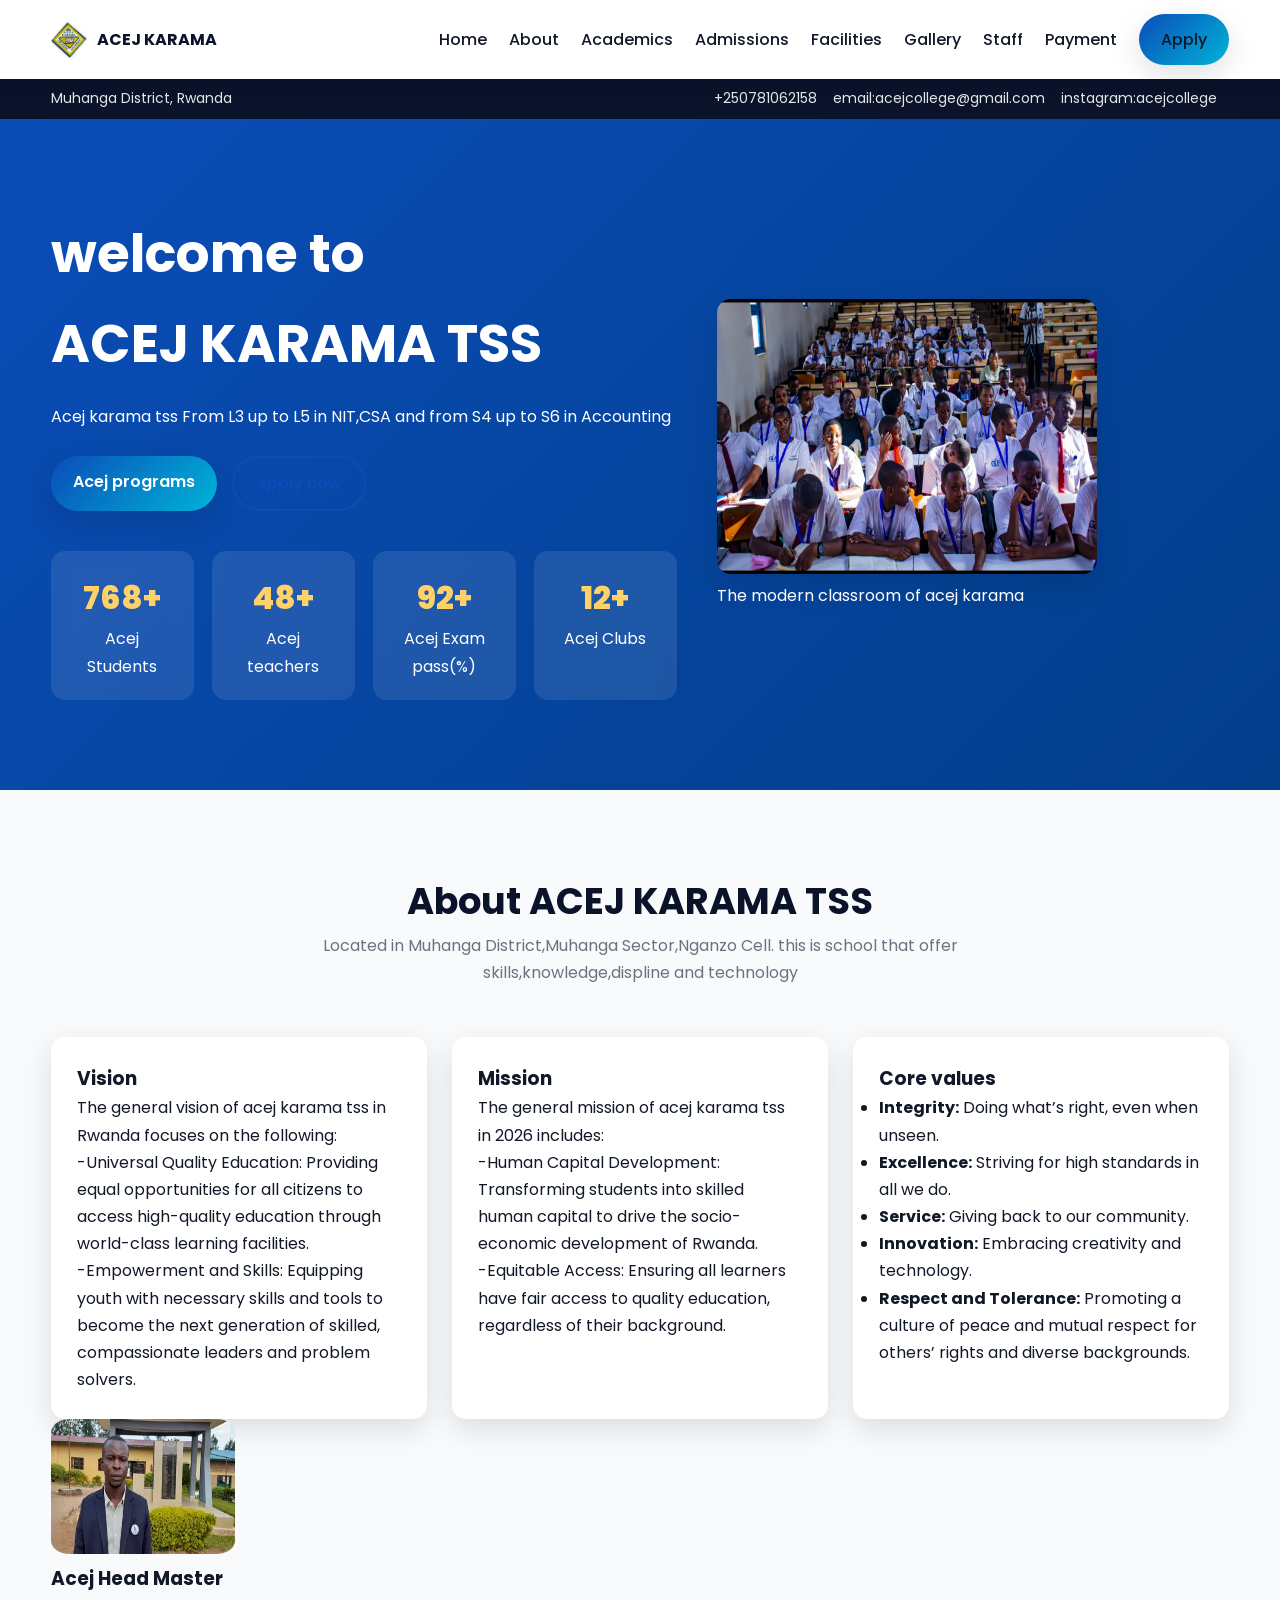
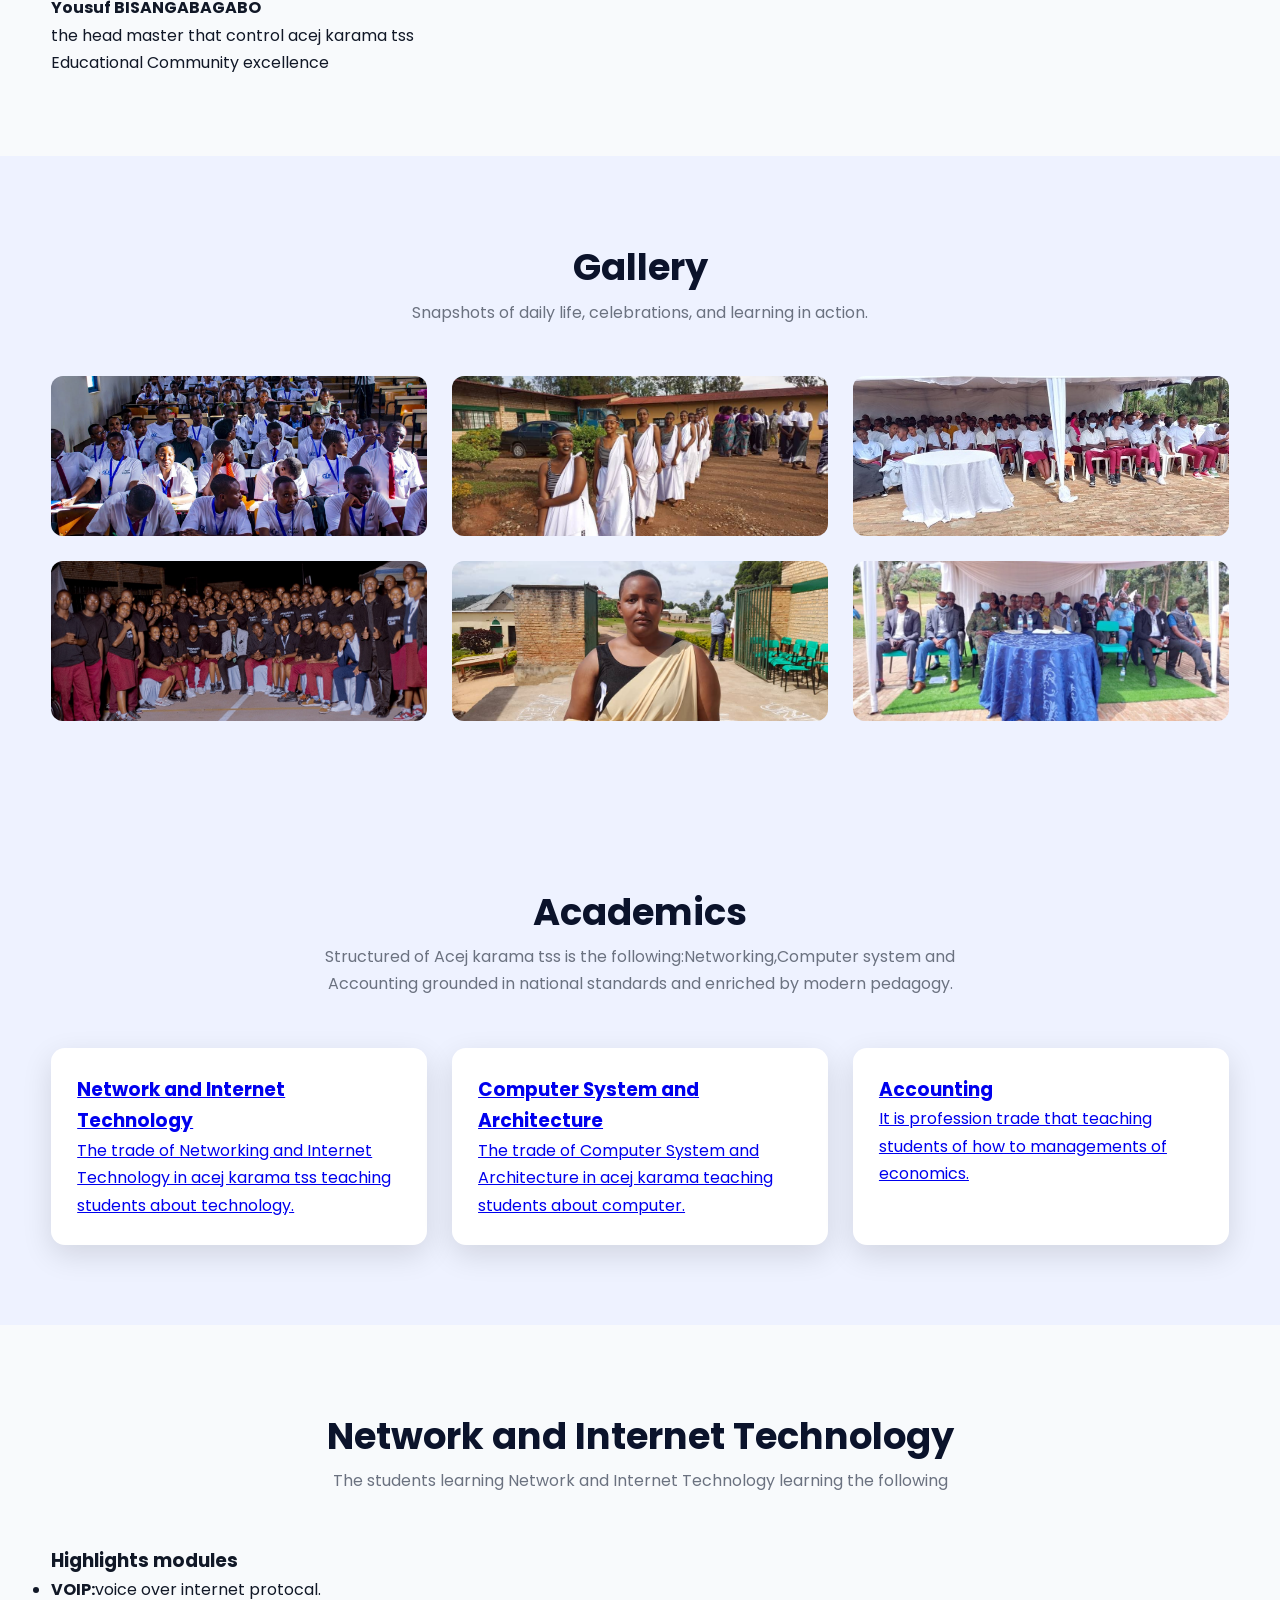
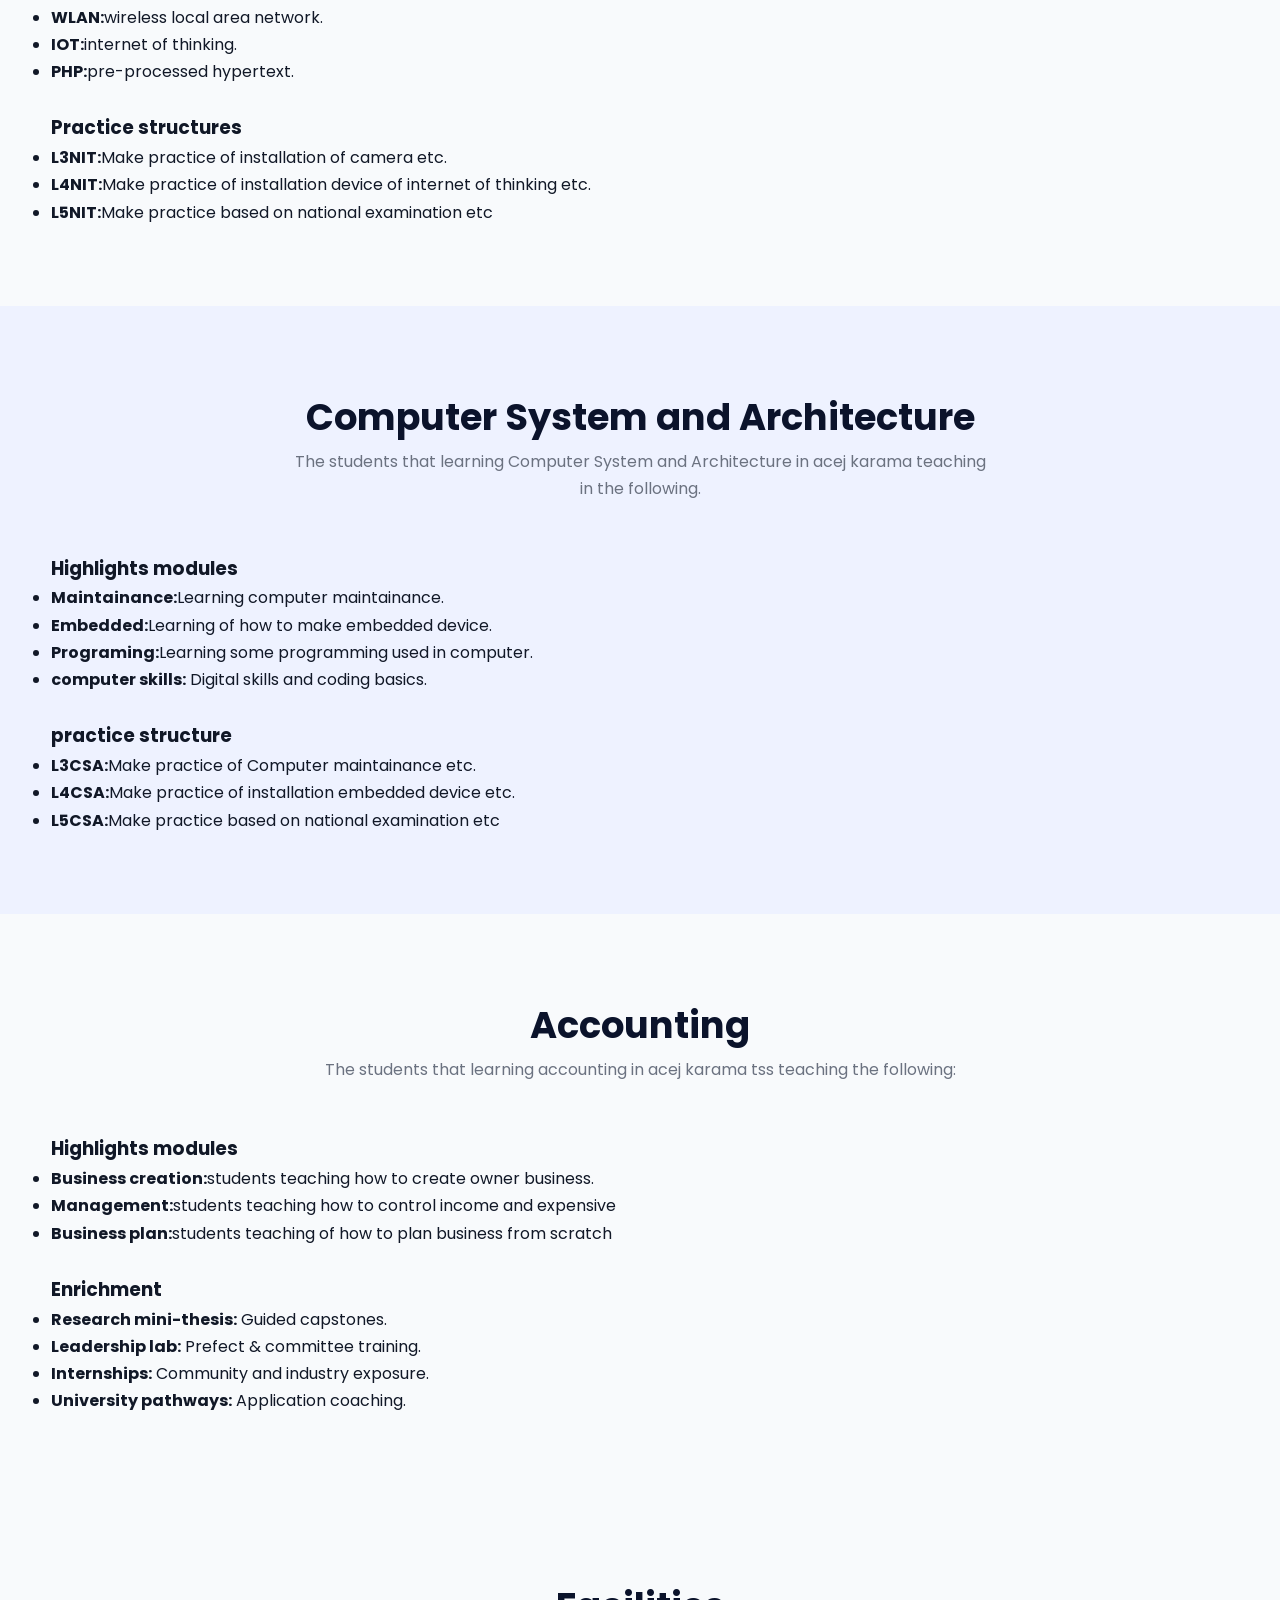
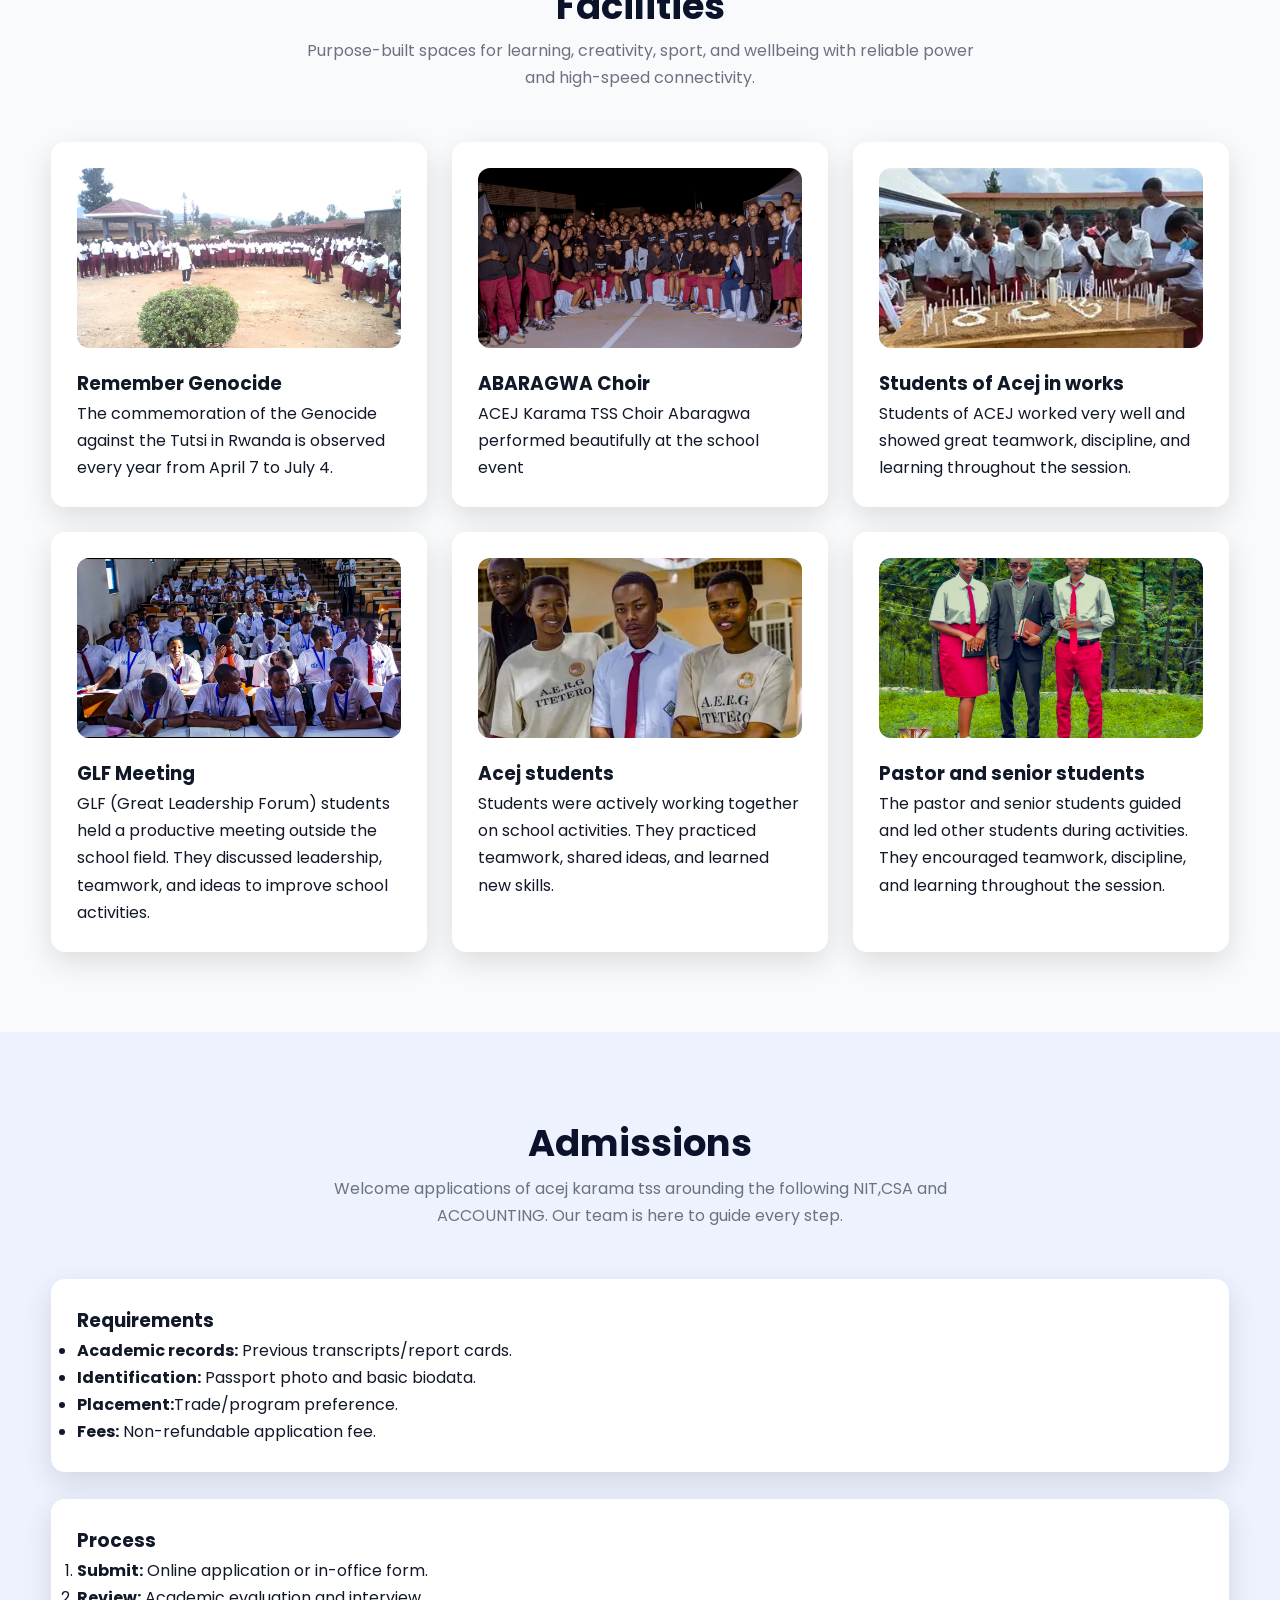
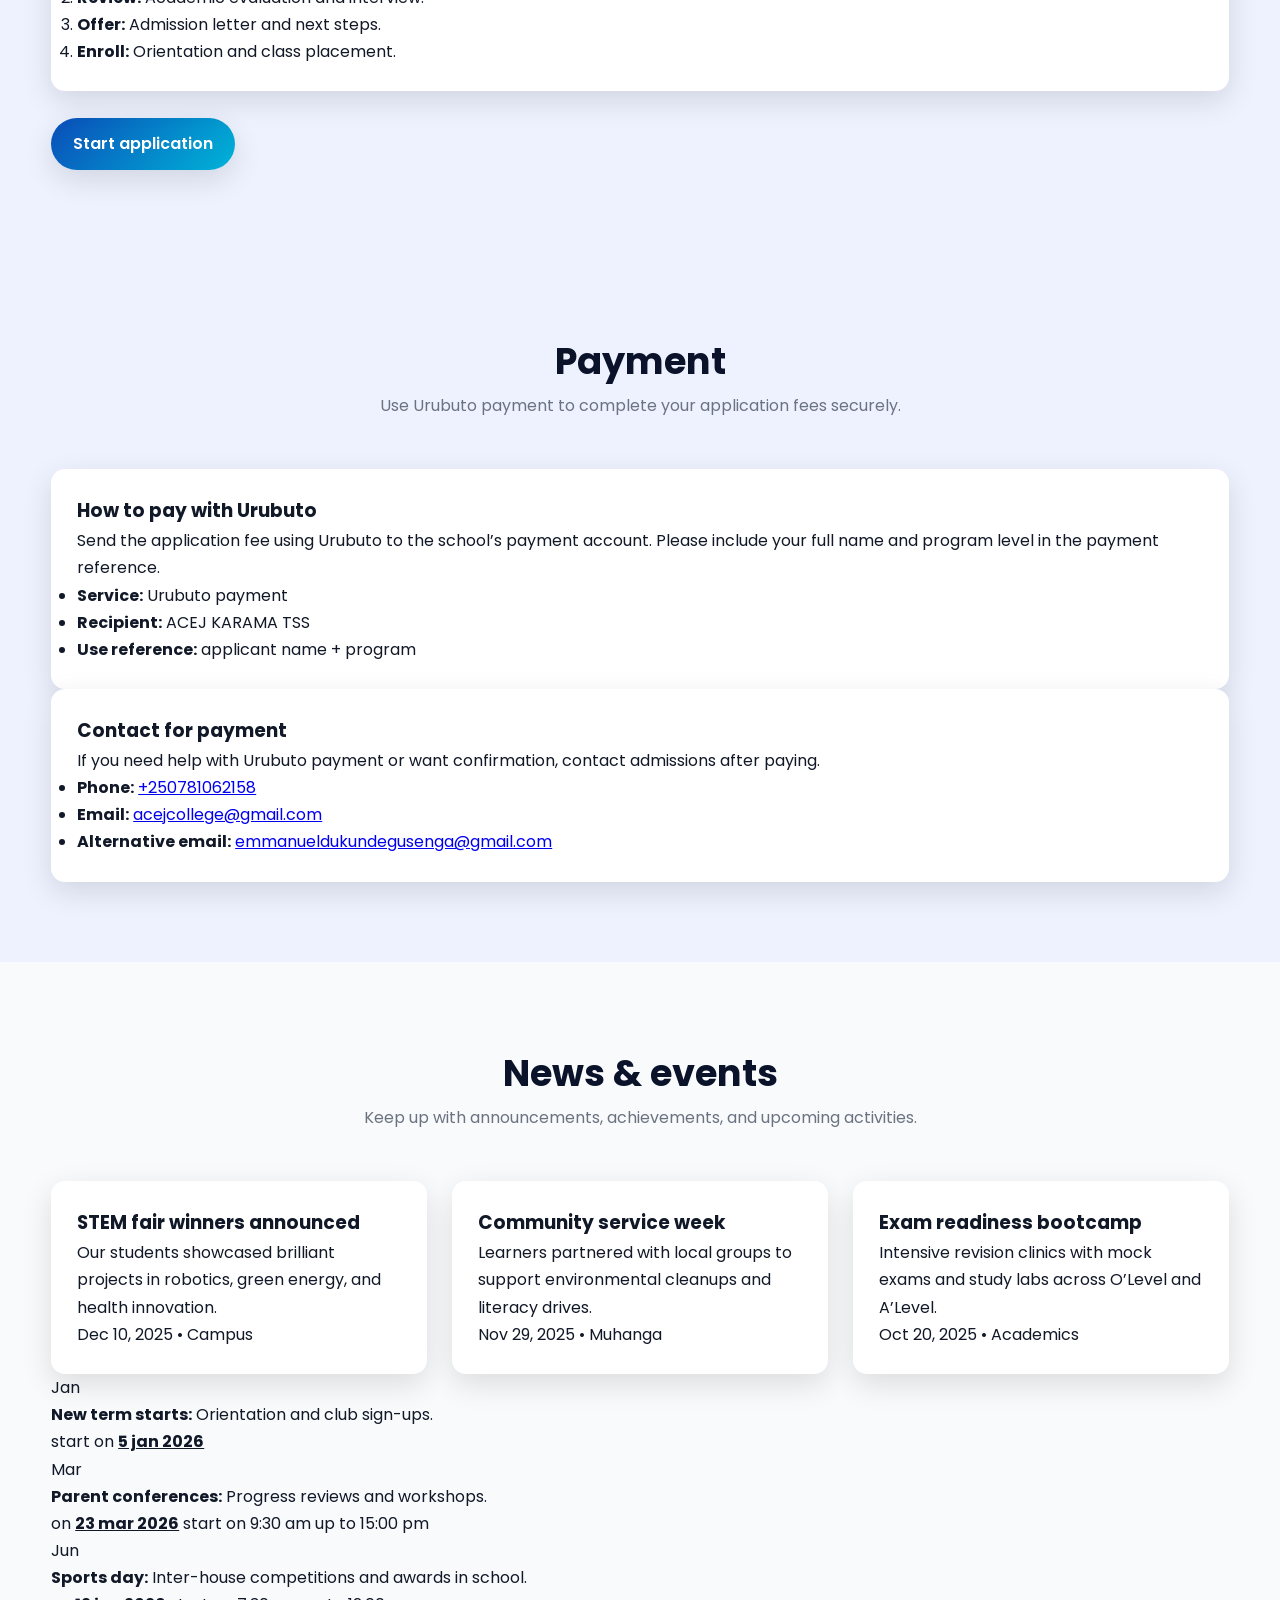
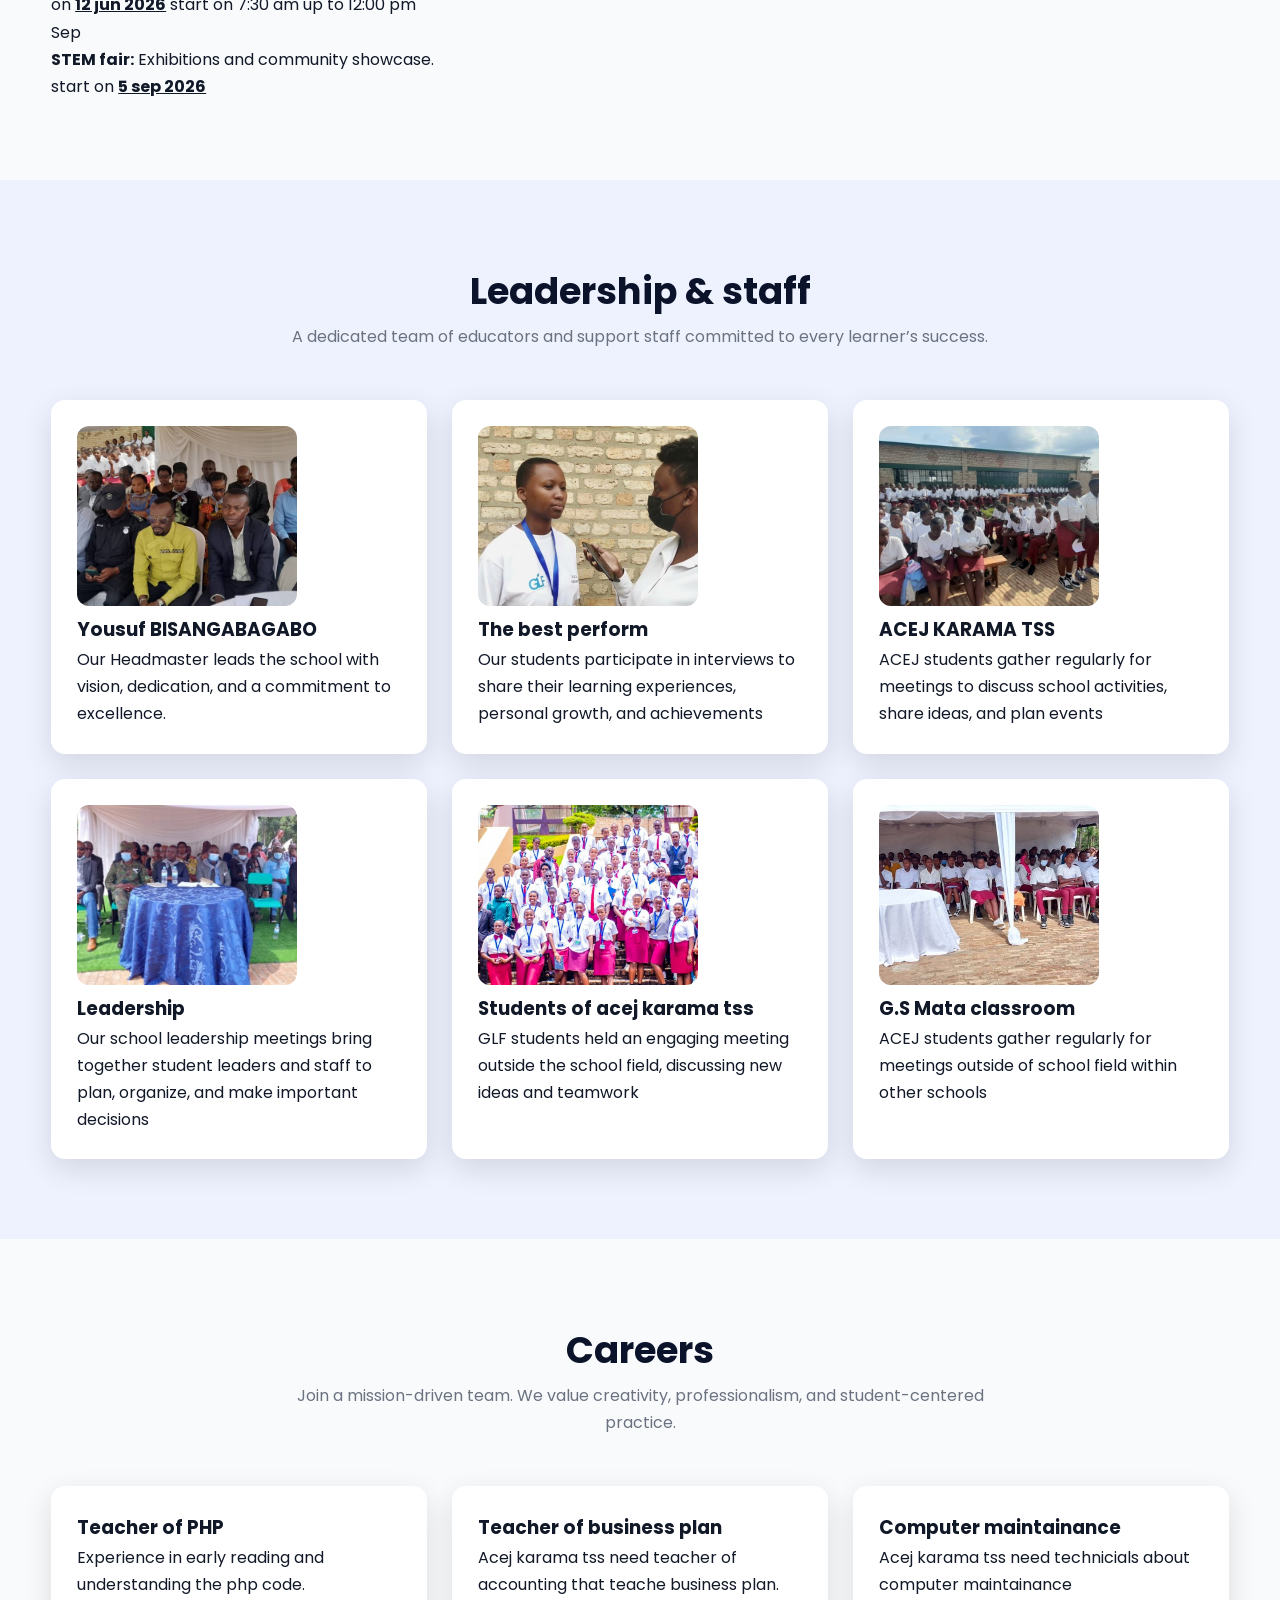
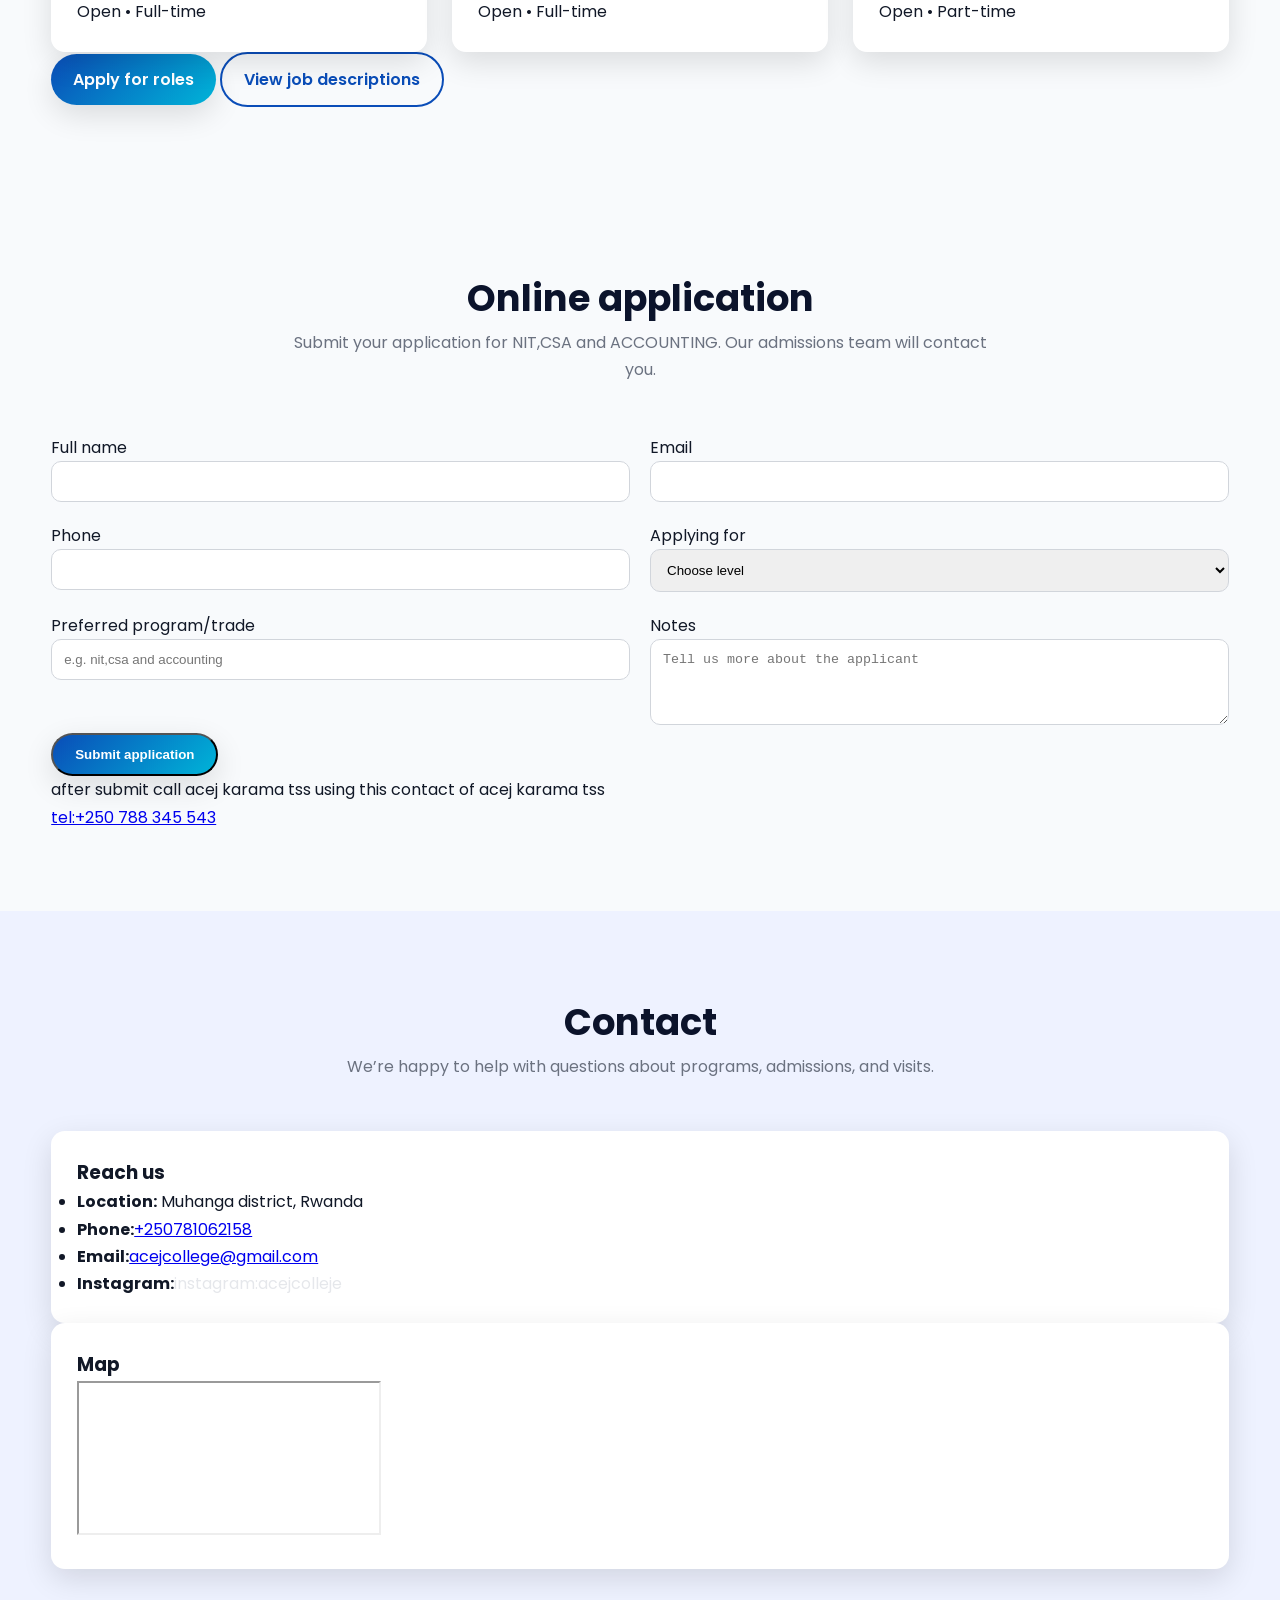
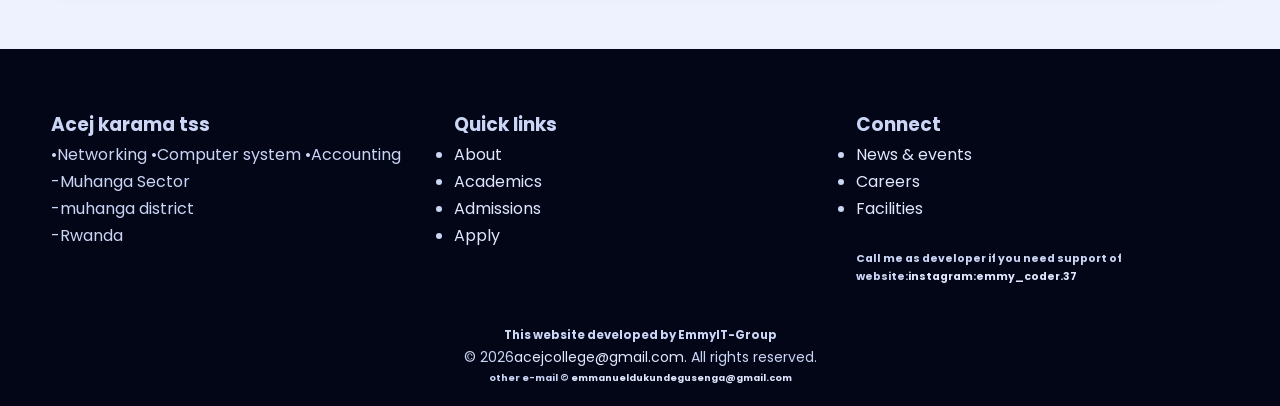
==== commit 7956ed95: "second update after learning github" ====
--- a/h.html
+++ b/h.html
@@ -4,11 +4,11 @@
 <head>
   <meta charset="UTF-8" />
   <meta name="viewport" content="width=device-width, initial-scale=1" />
-  <title>🚻🛗ACEJ KARAMA TSS</title>
+  <title>🚻🛗👍ACEJ KARAMA TSS</title>
   <meta name="description" content="G.S Mata Secondary School in Muhanga Sector offers Primary, O’Level, and A’Level (LFK). Innovative learning, strong values, and future-ready skills." />
   <link rel="preconnect" href="https://fonts.googleapis.com">
   <link rel="preconnect" href="https://fonts.gstatic.com" crossorigin>
-  <link href="https://fonts.googleapis.com/css2?family=Inter:wght@400;500;600;700;800&display=swap" rel="stylesheet">
+  <link href="https://fonts.googleapis.com/css2?family=Poppins:wght@400;500;600;700;800&display=swap" rel="stylesheet">
   <link rel="stylesheet" href="indexs.css" />
 </head>
 <body>
@@ -35,6 +35,7 @@
         <li><a href="#facilities">Facilities</a></li>
         <li><a href="#gallery">Gallery</a></li>
         <li><a href="#staff">Staff</a></li>
+        <li><a href="#payment">Payment</a></li>
         <li><a class="btn btn-primary" href="#apply">Apply</a></li>
       </ul>
     </nav>
@@ -357,6 +358,36 @@
       <div class="cta-row">
         <a href="#apply" class="btn btn-primary">Start application</a>
 
+      </div>
+    </div>
+  </section>
+
+  <!-- Payment -->
+  <section id="payment" class="section alt">
+    <div class="container">
+      <div class="section-header">
+        <h2>Payment</h2>
+        <p>Use Urubuto payment to complete your application fees securely.</p>
+      </div>
+      <div class="split">
+        <div class="card">
+          <h3>How to pay with Urubuto</h3>
+          <p>Send the application fee using Urubuto to the school’s payment account. Please include your full name and program level in the payment reference.</p>
+          <ul class="dotlist">
+            <li><strong>Service:</strong> Urubuto payment</li>
+            <li><strong>Recipient:</strong> ACEJ KARAMA TSS</li>
+            <li><strong>Use reference:</strong> applicant name + program</li>
+          </ul>
+        </div>
+        <div class="card">
+          <h3>Contact for payment</h3>
+          <p>If you need help with Urubuto payment or want confirmation, contact admissions after paying.</p>
+          <ul class="dotlist">
+            <li><strong>Phone:</strong> <a href="tel:+250781062158">+250781062158</a></li>
+            <li><strong>Email:</strong> <a href="mailto:acejcollege@gmail.com">acejcollege@gmail.com</a></li>
+            <li><strong>Alternative email:</strong> <a href="mailto:emmanueldukundegusenga@gmail.com">emmanueldukundegusenga@gmail.com</a></li>
+          </ul>
+        </div>
       </div>
     </div>
   </section>
@@ -520,7 +551,7 @@
         <p>Submit your application for NIT,CSA and ACCOUNTING. Our admissions team will contact you.</p>
       </div>
 
-     <form action="" method="POST">
+     <form id="applyForm" action="mailto:emmanueldukundegusenga@gmail.com" method="GET" enctype="text/plain">
         <div class="form-grid">
           <div class="form-group">
             <label for="fullName">Full name</label>
--- a/indexs.css
+++ b/indexs.css
@@ -23,7 +23,7 @@
 }
 
 body {
-  font-family: 'Inter', sans-serif;
+  font-family: 'Poppins', sans-serif;
   background: var(--light);
   color: #111827;
   line-height: 1.7;
